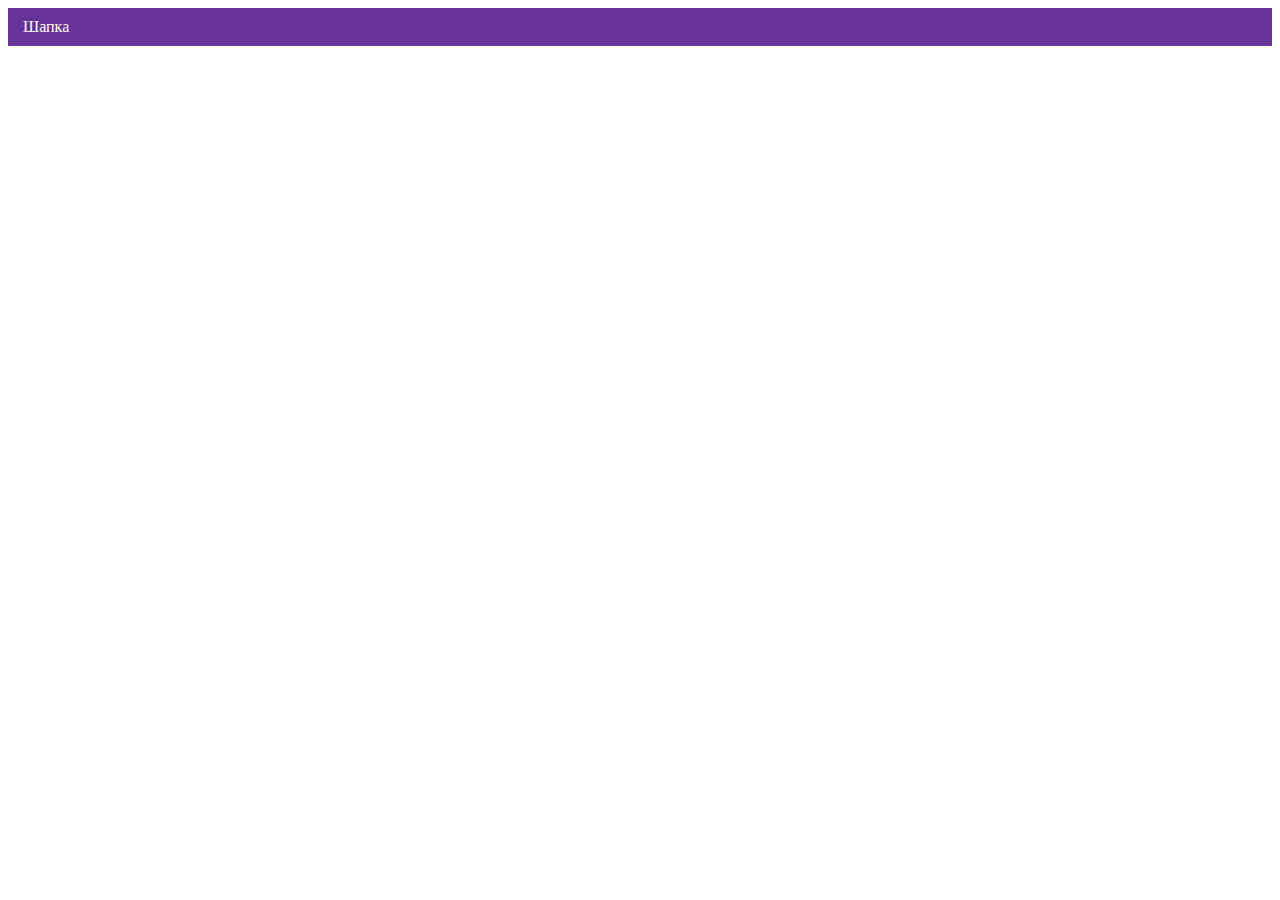
==== index.html @ 1d48218d "Deploying to gh-pages from @ htmlacademy-adaptive/2157855-cat-energy-32@e8c27ab3a9a1d9b0a675e86a2e1d" ====
<!DOCTYPE html><html class="page" lang="ru"><head><meta charset="UTF-8"><title>Название проекта</title><meta name="viewport" content="width=device-width,initial-scale=1"><link rel="stylesheet" href="styles/styles.css"><script src="scripts/index.js" defer="defer"></script></head><body class="page__body"><header class="header">Шапка</header></body></html>
---- styles/styles.css ----
.header{color:#fff;background-color:#639;padding:10px 15px}
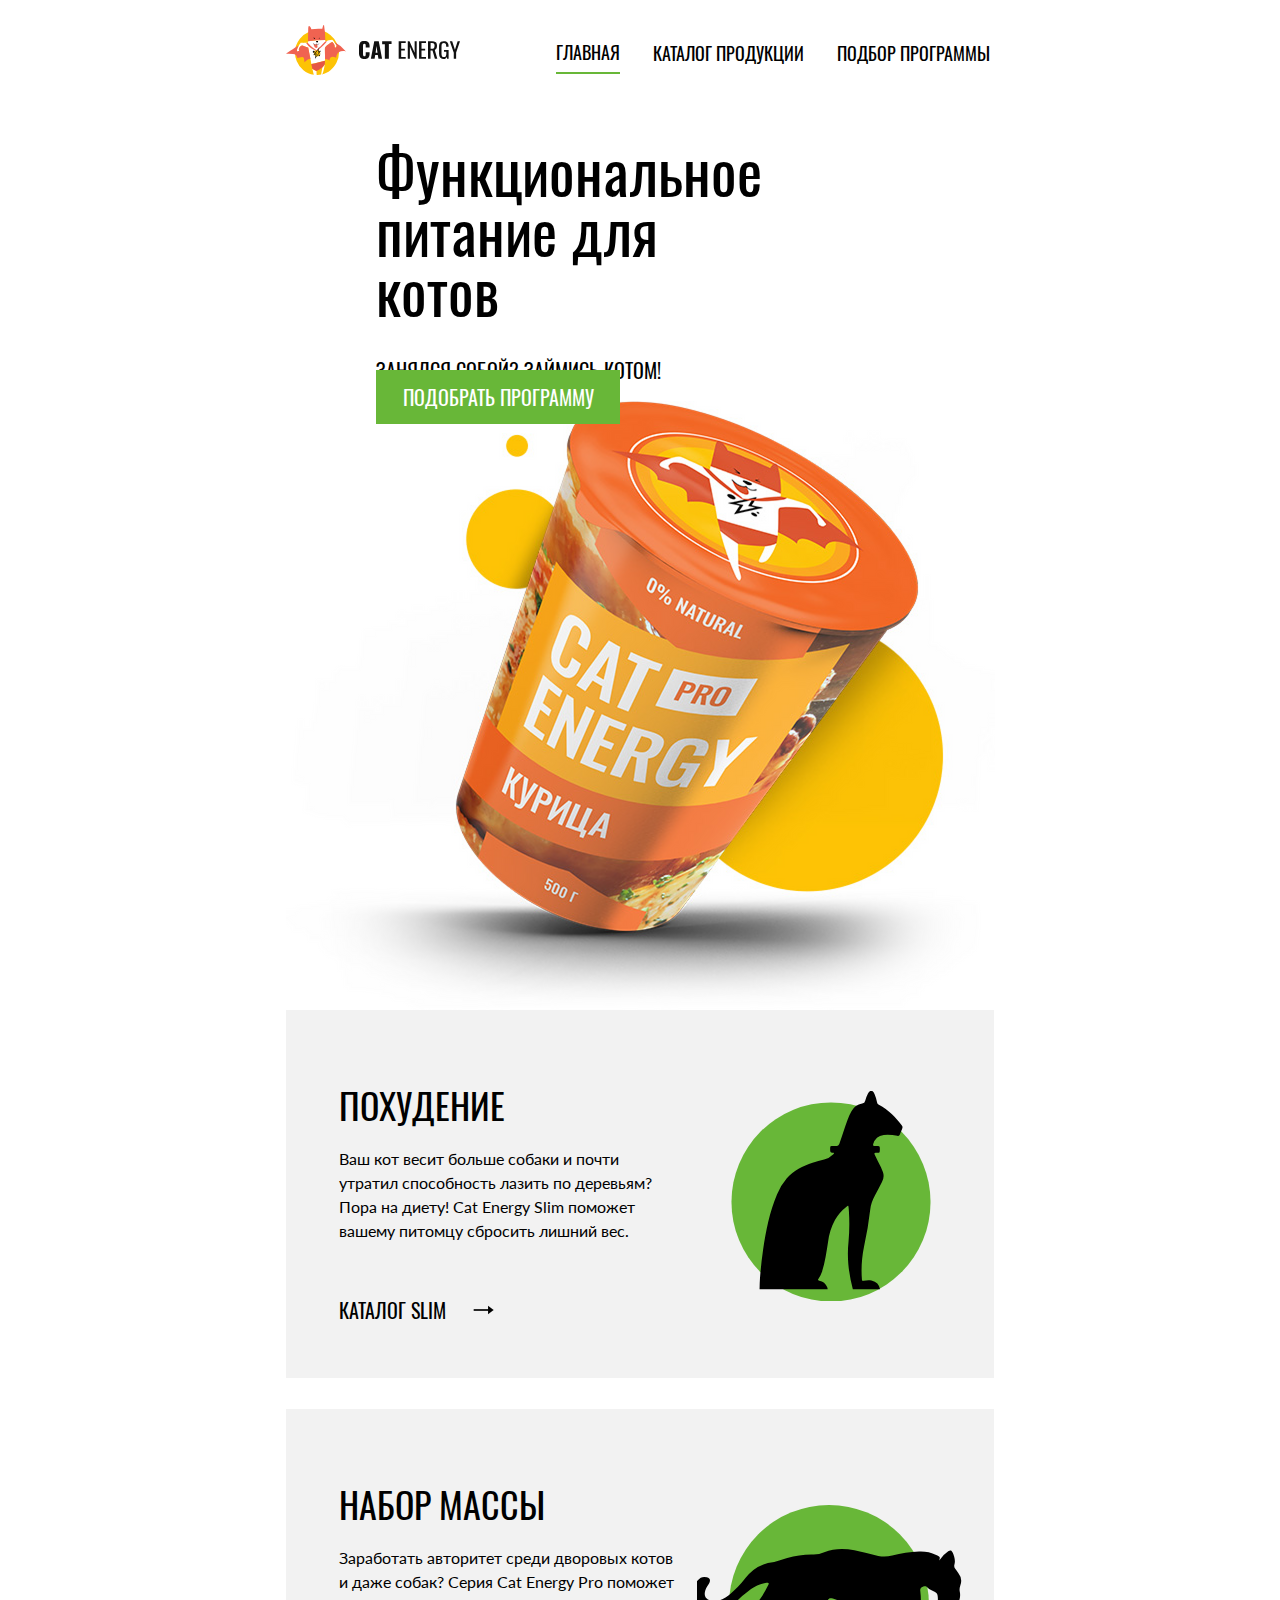
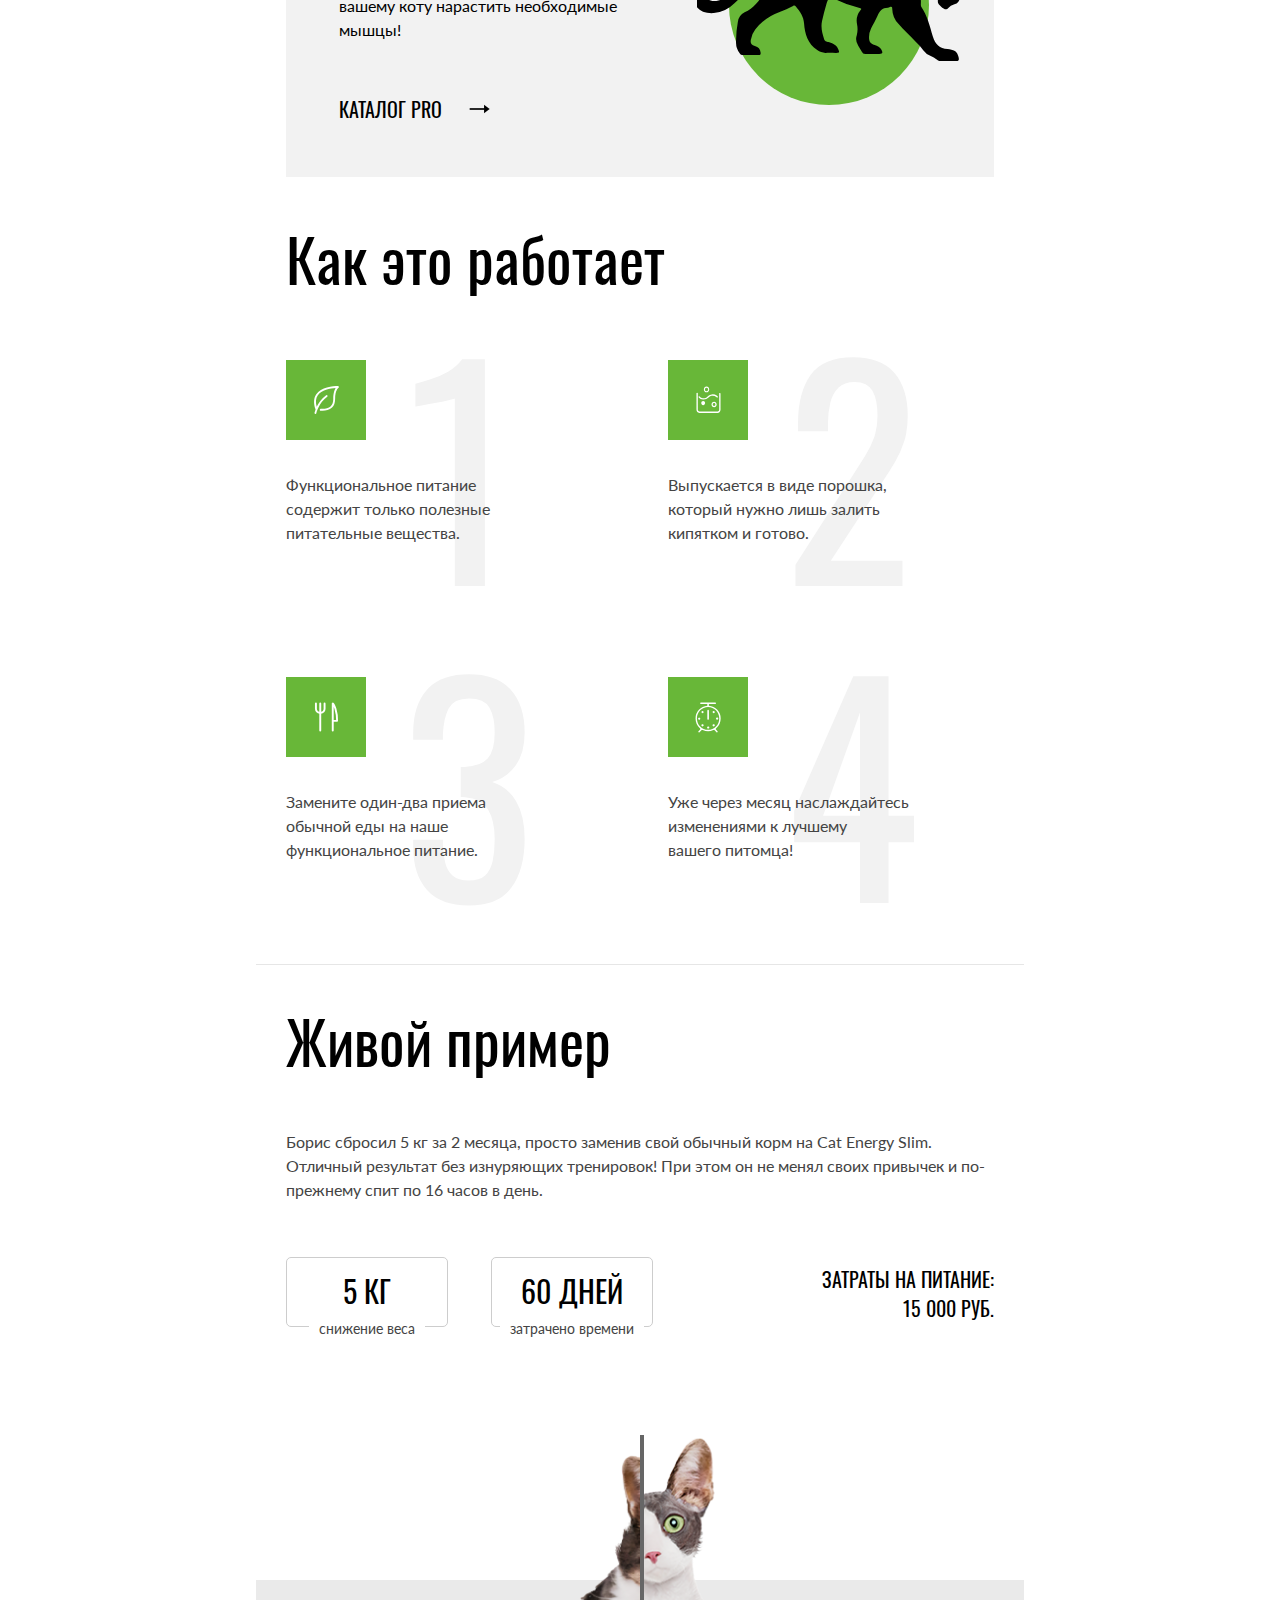
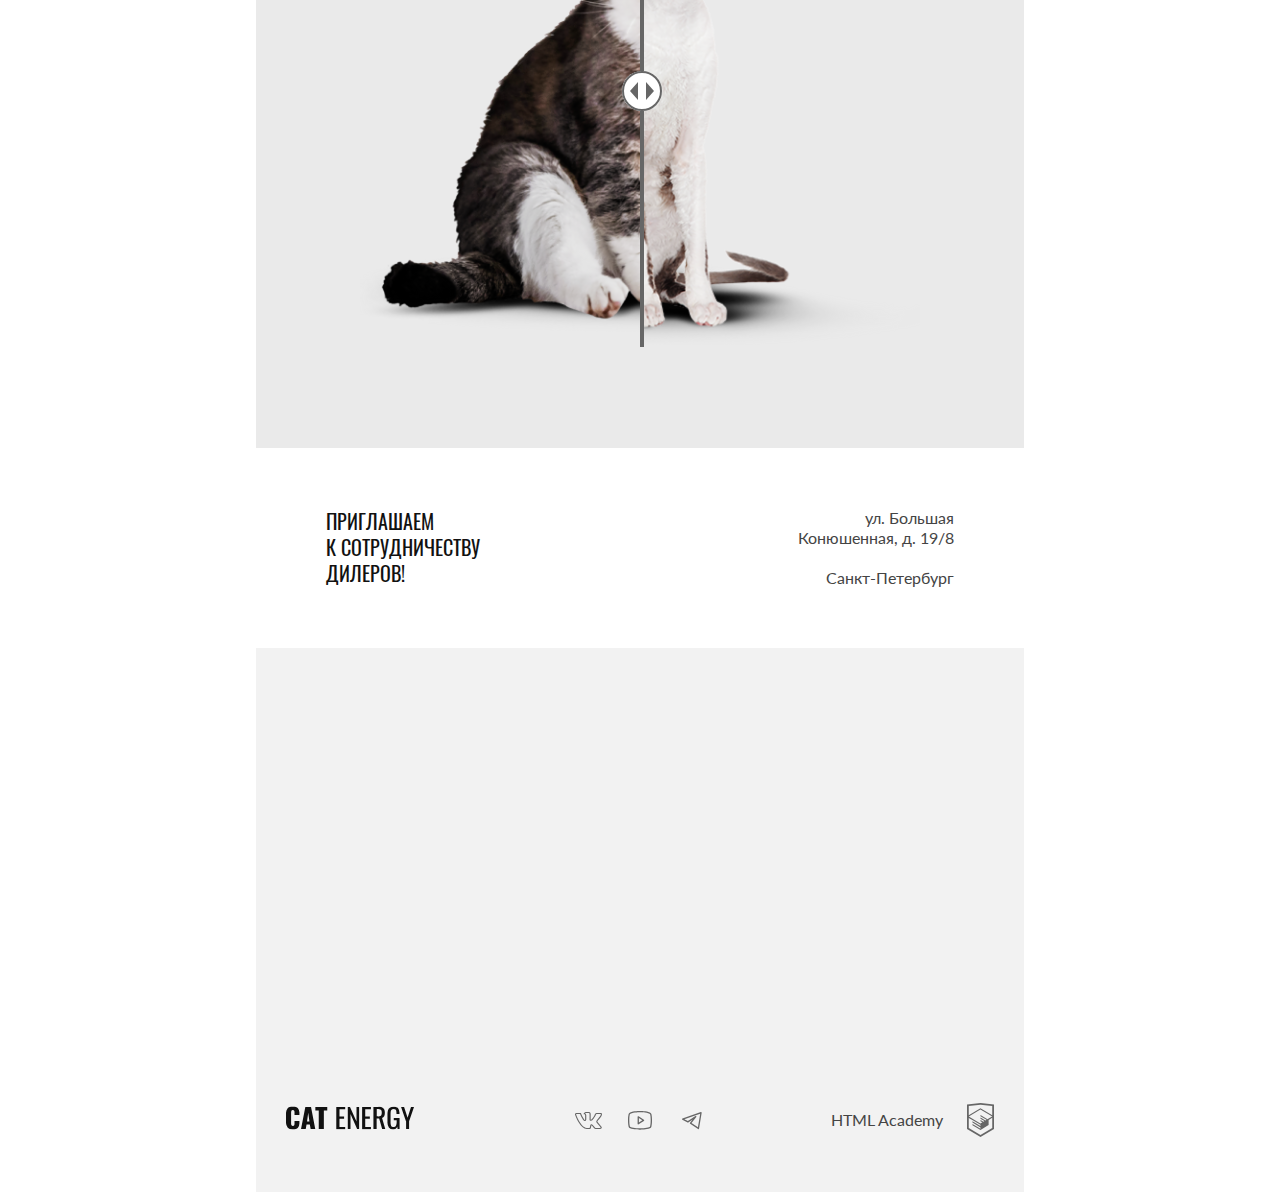
==== commit 30fcc782: "Deploying to gh-pages from @ htmlacademy-adaptive/2157855-cat-energy-32@75b31aa3259f3155377d1d5b4121" ====
--- a/index.html
+++ b/index.html
@@ -1 +1 @@
-<!DOCTYPE html><html class="page" lang="ru"><head><meta charset="UTF-8"><title>Название проекта</title><meta name="viewport" content="width=device-width,initial-scale=1"><link rel="stylesheet" href="styles/styles.css"><script src="scripts/index.js" defer="defer"></script></head><body class="page__body"><header class="header">Шапка</header></body></html>+<!DOCTYPE html><html class="page" lang="ru"><head><meta charset="UTF-8"><title>Главная - CAT ENERGY</title><meta name="viewport" content="width=device-width,initial-scale=1"><link rel="stylesheet" href="styles/styles.css"><link rel="icon" href="favicon.ico"><link rel="icon" href="favicons/icon.svg" type="image/svg+xml"><link rel="apple-touch-icon" href="favicons/apple.png"><link rel="manifest" href="manifest.webmanifest"><script src="scripts/index.js" defer="defer"></script></head><body class="page__body"><header class="header index-header"><div class="header__wrapper"><a class="header__logo" href="index.html"><picture><source width="70" height="59" type="image/svg+xml" media="(min-width: 1440px)" srcset="images/logo-desktop.svg"><source width="60" height="50" type="image/svg+xml" media="(min-width: 768px)" srcset="images/logo-tablet.svg"><img class="header__image" src="images/logo-mobile.svg" width="33" height="38" alt="Логотип Кэт энерджи"></picture></a><a class="header__logo-text" href="index.html"><picture><source width="118" height="21" type="image/svg+xml" media="(min-width: 1440px)" srcset="images/logo-text-desktop.svg"><img src="images/logo-text.svg" width="101" height="18" alt="Логотип с названием магазина Кэт энерджи"></picture></a></div><nav class="header__nav nav nav--closed"><button class="nav__toggle" type="button" aria-label="Открыть меню"></button><div class="nav__wrapper"><ul class="nav__list nav__list-index"><li class="nav__item nav__item--activity"><a class="nav__item-link" href="index.html">ГЛАВНАЯ</a></li><li class="nav__item"><a class="nav__item-link" href="catalog.html">КАТАЛОГ ПРОДУКЦИИ</a></li><li class="nav__item"><a class="nav__item-link" href="program.html">ПОДБОР ПРОГРАММЫ</a></li></ul></div></nav></header><main class="main-container"><h1 class="visually-hidden">Кэт энерджи - лучшее питание для котов</h1><section class="program"><h2 class="program__title">Функциональное питание для котов</h2><p class="program__slogan">ЗАНЯЛСЯ СОБОЙ? ЗАЙМИСЬ КОТОМ!</p><picture class="program__image"><source width="552" height="499" type="image/png" media="(min-width: 1440px)" srcset="images/index-can-desktop@1x.png, images/index-can-desktop@2x.png 2x"><source width="709" height="609" type="image/png" media="(min-width: 768px)" srcset="images/index-can-tablet@1x.png, images/index-can-tablet@2x.png 2x"><img src="images/index-can-mobile@1x.png" srcset="images/index-can-mobile@2x.png 2x" width="280" height="270" alt="Упаковка Кэт энерджи"></picture><a class="program__button button" href="catalog.html">ПОДОБРАТЬ ПРОГРАММУ</a></section><section class="add-catalog"><h2 class="visually-hidden">Какой каталог выбрать</h2><ul class="add-catalog__list"><li class="add-catalog__item add-catalog__item--lose"><h2 class="add-catalog__title">ПОХУДЕНИЕ</h2><p class="add-catalog__description">Ваш кот весит больше собаки и почти утратил способность лазить по деревьям? Пора на диету! Cat Energy Slim поможет вашему питомцу сбросить лишний вес.</p><a class="add-catalog__link" href="catalog.html">КАТАЛОГ SLIM</a></li><li class="add-catalog__item add-catalog__item--gain"><h2 class="add-catalog__title">Набор массы</h2><p class="add-catalog__description">Заработать авторитет среди дворовых котов и даже собак? Серия Cat Energy Pro поможет вашему коту нарастить необходимые мышцы!</p><a class="add-catalog__link" href="catalog.html">КАТАЛОГ PRO</a></li></ul></section><section class="work"><h2 class="work__title">Как это работает</h2><ul class="work__list"><li class="work__item work__item--1 work__item--leaf"><p class="work__description">Функциональное питание содержит только полезные питательные вещества.</p></li><li class="work__item work__item--botle"><p class="work__description">Выпускается в виде порошка, который нужно лишь залить кипятком и готово.</p></li><li class="work__item work__item--eat"><p class="work__description">Замените один-два приема обычной еды на наше функциональное питание.</p></li><li class="work__item work__item--time"><p class="work__description">Уже через месяц наслаждайтесь изменениями к лучшему<br>вашего питомца!</p></li></ul></section><section class="stats"><h2 class="stats__title">Живой пример</h2><p class="stats__description">Борис сбросил 5 кг за 2 месяца, просто заменив свой обычный корм на Cat Energy Slim. Отличный результат без изнуряющих тренировок! При этом он не менял своих привычек и по-прежнему спит по 16 часов в день.</p><dl class="stats__list"><div class="stats__item"><dt class="stats__example">снижение веса</dt><dd class="stats__text">5 КГ</dd></div><div class="stats__item"><dt class="stats__example">затрачено времени</dt><dd class="stats__text">60 ДНЕЙ</dd></div><div class="stats__item-cost"><dt class="stats__cost-example">ЗАТРАТЫ НА ПИТАНИЕ:</dt><dd class="stats__cost-text">15 000 РУБ.</dd></div></dl><div class="stats__difference slider"><div class="slider__picture slider__picture--before"><picture><source width="560" height="512" type="image/png" media="(min-width: 768px)" srcset="images/cat-before-tablet@1x.png, images/cat-before-tablet@2x.png 2x"><img src="images/cat-before-mobile@1x.png" srcset="images/cat-before-mobile@2x.png 2x" width="280" height="256" alt="Картинка толстого кота слева"></picture></div><div class="slider__picture slider__picture--after"><picture><source width="560" height="512" type="image/png" media="(min-width: 768px)" srcset="images/cat-after-tablet@1x.png, images/cat-after-tablet@2x.png 2x"><img src="images/cat-after-mobile@1x.png" srcset="images/cat-after-mobile@2x.png 2x" width="280" height="256" alt="Картинка худого кота справа"></picture></div><button class="slider__button" type="button" aria-label="Кнопка слайдера"></button></div></section></main><footer class="footer footer-index"><div class="footer__address address"><b class="address__title">ПРИГЛАШАЕМ<br>К СОТРУДНИЧЕСТВУ ДИЛЕРОВ!</b><p class="address__text">ул. Большая Конюшенная, д. 19/8<span class="address__contacts">Санкт-Петербург</span></p></div><iframe class="footer__map" src="https://www.google.com/maps/embed?pb=!1m18!1m12!1m3!1d1998.6037861610246!2d30.3230474!3d59.9387165!2m3!1f0!2f0!3f0!3m2!1i1024!2i768!4f13.1!3m3!1m2!1s0x4696310fca145cc1%3A0x42b32648d8238007!2z0JHQvtC70YzRiNCw0Y8g0JrQvtC90Y7RiNC10L3QvdCw0Y8g0YPQuy4sIDE5LzgsINCh0LDQvdC60YIt0J_QtdGC0LXRgNCx0YPRgNCzLCDQoNC-0YHRgdC40Y8sIDE5MTE4Ng!5e0!3m2!1sru!2sil!4v1725900545055!5m2!1sru!2sil" style="border:0;" loading="lazy" referrerpolicy="no-referrer-when-downgrade" allowfullscreen title="Офис компании по адресу набережная реки Карповки, 5, литера П, Санкт-Петербург"></iframe><div class="footer__logo-wrapper"><div class="footer__logo logo-text"><a class="logo-text__link" href="index.html"><img src="images/logo-text.svg" width="128" height="24" alt="Название магазина Кэт энерджи"></a></div><div class="footer__social social"><ul class="social__list"><li class="social__item"><a class="social__link social__link--vkontakte" href="https://vk.com/htmlacademy"><span class="visually-hidden">Мы в вконтакте</span></a></li><li class="social__item"><a class="social__link social__link--youtube" href="https://www.youtube.com/user/htmlacademyru"><span class="visually-hidden">Мы на ютубе</span></a></li><li class="social__item"><a class="social__link social__link--telegram" href="https://t.me/htmlacademy"><span class="visually-hidden">Мы в телеграме</span></a></li></ul></div><div class="footer__link"><a class="footer__copyright" href="https://htmlacademy.ru/intensive/adaptive">HTML Academy</a></div></div></footer></body></html>--- a/styles/styles.css
+++ b/styles/styles.css
@@ -1 +1 @@
-.header{color:#fff;background-color:#639;padding:10px 15px}+body{color:#444;margin:0;padding:0;font-family:Lato,sans-serif;font-size:14px;line-height:18px}a{text-decoration:none}@font-face{font-family:Lato;font-weight:400;font-style:normal;src:url(../fonts/lato/Lato-Regular.woff2)format("woff2");font-display:swap}@font-face{font-family:Oswald;font-weight:400;font-style:normal;src:url(../fonts/oswald/oswaldregular.woff2)format("woff2");font-display:swap}.visually-hidden{white-space:nowrap;-webkit-clip-path:inset(100%);clip-path:inset(100%);clip:rect(0 0 0 0);border:0;width:1px;height:1px;margin:-1px;padding:0;position:absolute;overflow:hidden}.button{text-align:center;color:#fff;cursor:pointer;background-color:#68b738;border:none;font-family:Oswald,sans-serif;font-size:16px;font-weight:400;line-height:20px;text-decoration:none;display:block}.button:hover,.button:focus-visible{color:#fff;background-color:#5eaa2f}.button:active{color:#ebebeb;background-color:#5eaa2f}.header{background-color:#fff;width:320px;margin:auto;position:relative}@media (width>=768px){.header{flex-direction:row;justify-content:space-between;align-items:center;width:708px;min-height:50px;margin:0 auto;padding:0;display:flex}}@media (width>=1440px){.header{background-color:#0000;width:1220px}}.header__wrapper{align-items:center;margin:13px 0 15px;padding:0;display:flex}@media (width>=768px){.header__wrapper{margin:25px 0 0}}@media (width>=1440px){.header__wrapper{margin:55px 0 0}.header__wrapper:before{content:"";z-index:-1;background-image:url(../images/index-background-desktop@2x.jpg);background-position:top;background-repeat:no-repeat;background-size:contain;width:720px;height:694px;margin:0 -110px;position:absolute;top:0;right:0}}.header__logo{width:33px;height:38px;margin:0 56px 0 20px}@media (width>=768px){.header__logo{width:60px;height:50px;margin:0}}@media (width>=1440px){.header__logo{width:70px;height:59px;margin:0 14px 0 0}}.header__image:hover{opacity:.8}.header__image:active{opacity:.6}.header__logo-text{width:101px;height:18px}@media (width>=768px){.header__logo-text{margin-left:13px;margin-right:auto}}@media (width>=1440px){.header__logo-text{width:118px;height:21px;margin:0}}.header__logo-text:hover{opacity:.8}.header__logo-text:active{opacity:.6}@media (width>=1440px){.header-catalog .header__wrapper:before{display:none}}.nav{color:#000;margin:0;padding:0;font-family:Oswald,sans-serif;font-size:20px;line-height:20px}.nav--closed .nav__toggle{z-index:2;background-color:#fff;background-image:url(../icons/stack.svg#logo-menu);background-repeat:no-repeat;background-size:contain;border:none;width:24px;height:24px;display:block;position:absolute;top:10px;right:20px}.nav--closed .nav__toggle:hover{opacity:.8}.nav--closed .nav__toggle:active{opacity:.6}@media (width>=768px){.nav--closed .nav__toggle{display:none}}.nav--opened .nav__toggle{z-index:2;background-color:#fff;background-image:url(../icons/stack.svg#logo_mobile_closed);background-repeat:no-repeat;background-size:contain;border:none;width:18px;height:18px;display:block;position:absolute;top:10px;right:20px}.nav--opened .nav__toggle:hover{opacity:.8}.nav--opened .nav__toggle:active{opacity:.6}@media (width>=768px){.nav--opened .nav__toggle{display:none}}.nav__wrapper{flex-wrap:wrap;margin:0;padding:0;list-style:none;display:block}.nav--opened .nav__list,.nav__list{flex-direction:column;align-items:center;margin:0;padding:0;list-style:none;display:flex}@media (width>=768px){.nav__list{flex-direction:row;justify-content:space-between;gap:33px;margin:0 auto;padding-top:39px;padding-right:4px;display:flex}}@media (width>=1440px){.nav__list{padding-top:72px;padding-right:1px}}.nav--opened .nav__item{text-align:center;border-top:1px solid #e6e6e6;width:320px;padding:22px 0 24px;list-style:none}@media (width>=768px){.nav__item{padding-bottom:8px}}.nav__item:hover{opacity:.6}.nav__item:active{opacity:.3}@media (width>=768px){.nav__list-index .nav__item--activity{border-bottom:2px solid #68b738}}@media (width>=1440px){.nav__list-index .nav__item--activity{border-bottom:2px solid #fff}}@media (width>=768px){.nav__list-catalog .nav__item--activity{border-bottom:2px solid #68b738}}.nav--opened .nav__item-link{color:#000}.nav__item-link{color:#000;transition:opacity .3s ease-in-out}@media (width>=768px){.nav__item-link{align-items:start;font-size:18px;line-height:24px}}@media (width>=1440px){.nav__item-link{color:#fff;font-size:20px;line-height:20px}}@media (width<=767px){.nav--closed .nav__list{display:none}}@media (width>=1440px){.nav__item-catalog .nav__item-link{color:#000}}.site-list__item{color:#000;font-family:Oswald,sans-serif;font-size:20px;line-height:20px}.program{position:relative}@media (width<=767px){.program{width:320px;margin:auto;padding:0}}@media (width>=768px){.program{width:768px;margin:auto}}@media (width>=1440px){.program{width:1440px;min-height:580px;margin:auto;padding:0}}.program:before{content:"";z-index:-2;background-image:url(../images/index-background-mobile@2x.jpg);background-position:top;background-repeat:no-repeat;background-size:contain;width:320px;height:302px;position:absolute;top:0}@media (width>=768px){.program:before{display:none}}.program__title{text-align:center;color:#fff;margin:0;padding-top:27px;font-family:Oswald,sans-serif;font-size:36px;font-weight:400;line-height:36px}@media (width>=768px){.program__title{color:#000;text-align:start;width:416px;margin-top:65px;margin-left:120px;padding-top:0;font-size:60px;line-height:60px}}@media (width>=1440px){.program__title{width:416px;margin:0;padding:110px 0 0 190px}}.program__slogan{text-align:center;color:#fff;width:200px;margin:25px auto 0;font-family:Oswald,sans-serif;font-size:14px;font-weight:400;line-height:14px}@media (width>=768px){.program__slogan{color:#000;text-align:start;width:285px;margin:40px 0 0 120px;font-size:20px;line-height:20px}}@media (width>=1440px){.program__slogan{margin-left:190px}}.program__image{margin:29px auto 0;padding-left:20px;display:block}@media (width>=768px) and (width<=1439px){.program__image{height:609px;margin:21px auto 0;padding-left:30px}}@media (width>=1440px){.program__image{z-index:-1;margin:0;position:absolute;top:29px;left:540px}}.program__button{color:#fff;width:280px;margin:auto;padding:10px 0}@media (width>=768px){.program__button{width:244px;padding:14px 0;font-size:20px;line-height:26px;position:absolute;top:230px;left:120px}}@media (width>=1440px){.program__button{margin-top:52px;margin-left:190px;position:static}}.add-catalog__list{flex-flow:column wrap;justify-content:center;gap:20px;width:280px;margin:auto;padding:19px 0;list-style:none;display:flex}@media (width>=768px){.add-catalog__list{gap:31px;width:708px;margin:auto;padding:0}}@media (width>=1440px){.add-catalog__list{flex-direction:row;gap:80px;width:1220px;margin:auto;padding:82px 0 0}}.add-catalog__item{background-color:#f2f2f2;grid-template-columns:70px 1fr;gap:23px 0;padding:23px 20px;display:grid}@media (width>=768px){.add-catalog__item{grid-template-rows:repeat(3,auto);grid-template-columns:1fr 240px;gap:24px 10px;padding:77px 63px 53px 53px}}@media (width>=1440px){.add-catalog__item{grid-template-columns:152px 1fr;gap:10px;max-width:466px;padding:47px 52px 55px}}.add-catalog__item:before{content:"";background-color:#f2f2f2;background-position:50%;background-repeat:no-repeat;background-size:contain;width:67px;height:50px}@media (width>=768px) and (width<=1439px){.add-catalog__item:before{grid-area:1/2/-1/3;justify-self:end}}.add-catalog__item--lose:before{background-image:url(../icons/stack.svg#cat-back);background-position:0;background-repeat:no-repeat;background-size:50px 53px}@media (width>=768px){.add-catalog__item--lose:before{background-size:200px 211px;width:200px;height:210px;margin-top:4px}}@media (width>=1440px){.add-catalog__item--lose:before{background-size:100px 106px;width:100px;height:106px;margin-top:-6px}}.add-catalog__item--gain:before{background-image:url(../icons/stack.svg#tiger-back);background-repeat:no-repeat;background-size:67px 50px;margin-left:-7px}@media (width>=768px){.add-catalog__item--gain:before{background-size:268px 200px;align-self:center;width:268px;height:200px;margin-left:0;margin-right:-34px}}@media (width>=1440px){.add-catalog__item--gain:before{background-size:134px 100px;width:134px;height:100px;margin-left:-15px;margin-right:0}}.add-catalog__title{color:#000;text-transform:uppercase;align-self:center;margin:0;font-family:Oswald,sans-serif;font-size:24px;font-weight:400;line-height:37px}@media (width>=768px){.add-catalog__title{font-size:36px;line-height:36px}}.add-catalog__description{color:#444;text-align:left;grid-column:1/-1;margin:0;font-size:14px;line-height:18px}@media (width>=768px){.add-catalog__description{color:#000;font-size:16px;line-height:24px}}@media (width>=1440px){.add-catalog__description{padding-top:30px}}@media (width>=768px) and (width<=1439px){.add-catalog__description{grid-area:unset}}.add-catalog__link{color:#000;grid-column:1/-1;align-items:center;gap:15px;padding-top:19px;font-family:Oswald,sans-serif;font-size:16px;line-height:16px;text-decoration:none;display:flex}@media (width>=768px){.add-catalog__link{color:#000;border:none;gap:25px;padding-top:28px;font-size:20px;line-height:1.5em}}@media (width>=768px) and (width<=1439px){.add-catalog__link{grid-area:unset;justify-self:start}}@media (width>=1440px){.add-catalog__link{padding-top:15px}}.add-catalog__link:hover{opacity:.7}.add-catalog__link:active{opacity:.3}.add-catalog__link:after{content:"";background-color:#f2f2f2;background-image:url(../icons/stack.svg#arrow);background-position:50%;background-repeat:no-repeat;background-size:contain;width:32px;height:10px;display:block}.work{flex-direction:column;justify-content:center;margin:0;padding:0 0 49px;display:flex}@media (width>=768px){.work{width:708px;margin:auto;padding:51px 0 47px}}@media (width>=1440px){.work{justify-content:start;width:1220px;padding:75px 0 0}}.work__title{color:#000;width:280px;margin:auto;padding:0;font-family:Oswald,sans-serif;font-size:36px;font-weight:400;line-height:40px}@media (width>=768px){.work__title{width:708px;margin:auto;font-size:60px;line-height:60px}}@media (width>=1440px){.work__title{width:1220px;margin:auto}}.work__list{flex-direction:column;gap:20px;margin:40px auto 0;padding:0;list-style:none;display:flex}@media (width>=768px){.work__list{counter-reset:work;flex-flow:wrap;justify-content:space-between;gap:37px;margin:32px auto 0;padding-right:76px}}@media (width>=1440px){.work__list{flex-flow:row;justify-content:space-between;margin:32px -4px 0 0;padding:0}}.work__item{flex-direction:row;justify-content:space-between;gap:20px;min-height:60px;display:flex;position:relative}@media (width>=768px){.work__item{counter-increment:work;flex-direction:column;justify-content:start;gap:31px;width:250px;min-height:280px}.work__item--1{width:227px}}@media (width>=1440px){.work__item--1{margin-right:20px}}.work__item:before{content:"";background-color:#68b738;background-position:50%;background-size:contain;width:60px;height:60px;display:block}@media (width>=768px){.work__item:before{width:80px;height:80px;margin-top:40px}.work__item:after{content:counter(work);z-index:-1;text-align:right;color:#f2f2f2;width:136px;height:280px;font-family:Oswald,Arial,sans-serif;font-size:280px;line-height:280px;position:absolute;top:0;right:0}}.work__item--leaf:before{background-image:url(../icons/stack.svg#icon-leaf);background-repeat:no-repeat;background-size:30px 32px}.work__item--botle:before{background-image:url(../icons/stack.svg#icon-botle);background-repeat:no-repeat;background-size:25px 28px}.work__item--eat:before{background-image:url(../icons/stack.svg#icon-eat);background-repeat:no-repeat;background-size:25px 30px}.work__item--time:before{background-image:url(../icons/stack.svg#icon-time);background-repeat:no-repeat;background-size:26px 31px}.work__description{width:200px;margin:2px 0 0}@media (width>=768px){.work__description{width:245px;font-size:16px;line-height:24px}}@media (width<=767px){.work__description br{display:none}}.stats{background-color:#eaeaea;grid-template-columns:1fr 280px 1fr;width:320px;margin:auto;padding:25px 0 40px;display:grid}@media (width>=768px){.stats{background:linear-gradient(#fff 615px,#eaeaea 615px);border-top:1px solid #e6e6e6;grid-template-columns:1fr 708px 1fr;width:768px;padding:45px 0 101px}}@media (width>=1440px){.stats{background:linear-gradient(#fff 205px,#f2f2f2 205px);border-top:none;grid-template-rows:repeat(3,auto);grid-template-columns:110px 433px 787px 110px;width:1440px;padding-top:69px;padding-bottom:50px}}.stats__title{color:#000;grid-area:1/2/2/3;margin:0;padding-bottom:40px;font-family:Oswald,sans-serif;font-size:36px;font-weight:400;line-height:40px}@media (width>=768px){.stats__title{padding-bottom:60px;font-size:60px;line-height:60px}}@media (width>=1440px){.stats__title{margin:0;padding-top:0;padding-bottom:76px}}.stats__description{grid-column:2/3;margin:0;padding-bottom:20px;font-size:14px;line-height:18px}@media (width>=768px){.stats__description{padding-bottom:55px;font-size:16px;line-height:24px}}@media (width>=1440px){.stats__description{padding-top:70px;padding-bottom:70px}}.stats__list{flex-wrap:wrap;grid-column:2/3;justify-content:center;gap:19px 32px;margin:0;padding-bottom:19px;display:flex}@media (width>=768px){.stats__list{justify-content:start;gap:43px;padding-bottom:100px}}@media (width>=1440px){.stats__list{gap:54px 43px;padding-bottom:25px}}.stats__item{flex-direction:column;flex-basis:124px;display:flex}@media (width>=768px){.stats__item{flex-basis:162px}}.stats__example{text-align:center;color:#444;text-transform:lowercase;background-color:#eaeaea;order:2;align-self:center;margin:-9px 19px 0;padding:0 10px;font-size:12px;line-height:12px;display:block}@media (width>=768px){.stats__example{background-color:#fff;margin:-4px 8px 0;font-size:14px}}@media (width>=1440px){.stats__example{background-color:#f2f2f2}}.stats__text{text-align:center;text-transform:uppercase;color:#000;border:1px solid #cdcdcd;border-radius:5px;margin:0;padding:14px 14px 16px;font-family:Oswald,sans-serif;font-size:24px;line-height:24px}@media (width>=768px){.stats__text{padding:14px 14px 17px;font-size:30px;line-height:37px}}.stats__item-cost{text-transform:uppercase;color:#000;flex-wrap:wrap;justify-content:center;gap:4px;width:100%;font-family:Oswald,sans-serif;font-size:14px;font-weight:400;line-height:20px;display:flex}@media (width>=768px) and (width<=1439px){.stats__item-cost{text-align:right;flex-direction:column;flex-basis:290px;gap:9px;width:auto;margin-bottom:5px;margin-left:auto;font-size:20px}}@media (width>=1440px){.stats__item-cost{gap:64px;width:auto;font-size:20px}}.stats__cost-text{margin:0}@media (width>=1440px){.stats__cost-example{margin-left:0}}.stats__difference{grid-column:2/3;justify-self:center}@media (width>=1440px){.stats__difference{grid-area:1/3/-1/4;justify-self:right}}.slider{position:relative}.slider__picture--before{z-index:1;background-color:#eaeaea;width:50%;height:100%;position:absolute;inset:0;overflow:hidden}@media (width>=768px){.slider__picture--before{background:linear-gradient(#fff 145px,#eaeaea 145px)}}@media (width>=1440px){.slider__picture--before{background:linear-gradient(#fff 136px,#f2f2f2 136px)}}.slider__picture--after{background-color:#eaeaea;height:256px;position:relative}@media (width>=768px){.slider__picture--after{background:linear-gradient(#fff 145px,#eaeaea 145px);height:512px}}@media (width>=1440px){.slider__picture--after{background:linear-gradient(#fff 136px,#f2f2f2 136px)}}.slider__picture img{max-width:none}.slider__button{z-index:2;cursor:pointer;background-color:#666;border:none;width:4px;height:100%;padding:0;text-decoration:none;transition:background-color .3s ease-in-out;position:absolute;top:0;left:50%}@media (width>=1440px){.slider__button{height:512px}}.slider__button:hover,.slider__button:focus-visible{background-color:#68b738}.slider__button:active{background-color:#5eaa2f}.slider__button:before{content:"";cursor:pointer;background-color:#fff;border-radius:100vh;width:40px;height:40px;margin:auto 0;position:absolute;top:0;bottom:0;left:-18px}.slider__button:after{content:"";cursor:pointer;background-color:#666;width:40px;height:40px;margin:auto 0;transition:background-color .3s ease-in-out;position:absolute;top:0;bottom:0;left:-18px;-webkit-mask-image:url(../icons/stack.svg#slider);mask-image:url(../icons/stack.svg#slider);-webkit-mask-position:50%;mask-position:50%;-webkit-mask-repeat:no-repeat;mask-repeat:no-repeat}.slider__button:hover:after,.slider__button:focus-visible:after{background-color:#68b738}.slider__button:active:after{background-color:#5eaa2f}.footer{background-color:#f2f2f2;flex-direction:column;width:320px;margin:auto;padding:0;display:flex}@media (width>=768px){.footer{width:768px}}@media (width>=1440px){.footer{width:1440px}}.footer__address{width:280px;margin:auto;padding:26px 20px;display:flex}@media (width>=768px){.footer__address{justify-content:space-between;width:628px;margin:auto;padding:60px 70px}}@media (width>=1440px){.footer__address{width:407px;margin-top:95px;margin-left:110px;padding:60px 78px;position:absolute}}@media (width<=1439px){.footer-catalog .footer__address{background-color:#f2f2f2}}.address__text{width:140px;margin:0}@media (width>=768px){.address__text{text-align:right}}@media (width>=1440px){.address__text{text-align:left}}.address__title{text-align:left;width:140px}.footer__map{background-color:#f2f2f2;width:320px;min-width:100%;height:362px;margin:auto}@media (width>=768px){.footer__map{width:768px;min-height:400px;margin:auto}}@media (width>=1440px){.footer__map{width:1440px;margin:auto}}.footer iframe{border:none;display:block}.footer__logo-wrapper{background-color:#f2f2f2;width:320px;margin:auto}@media (width>=768px){.footer__logo-wrapper{flex-direction:row;align-items:center;width:708px;margin:auto;padding:55px 30px;display:flex}}@media (width>=1440px){.footer__logo-wrapper{width:1220px;margin:auto;padding:68px 0}}.footer__logo{text-align:center;background-color:#f2f2f2;border-bottom:1px solid #d9d9d9;margin:0 20px;padding:40px 0 16px}@media (width>=768px){.footer__logo{border-bottom:none;margin-left:0;margin-right:160px;padding:0}}@media (width>=1440px){.footer__logo{margin-right:416px}}.footer__logo:hover,.footer__logo:focus-visible{opacity:.7}.footer__logo:active{opacity:.3}.footer__social{background-color:#f2f2f2;padding:0 20px}@media (width>=768px){.footer__social{margin:0;padding:0 120px 0 0}}@media (width>=1440px){.footer__social{padding:0}}.social__list{border-bottom:1px solid #d9d9d9;justify-content:space-between;margin:0;padding:20px 74px;display:flex}@media (width>=768px){.social__list{border-bottom:none;width:132px;padding:0}}@media (width>=1440px){.social__list{margin-right:376px}}.footer__link{margin:0;padding:19px 20px 40px}@media (width>=768px){.footer__link{width:168px;padding:0}}.footer__link:hover,.footer__link:focus-visible{opacity:.7}.footer__link:active{opacity:.3}.footer__copyright{color:#444;justify-content:space-between;align-items:center;font-size:16px;line-height:20px;display:flex}@media (width>=768px){.footer__copyright{padding-left:5px}}.footer__copyright:after{content:"";background-image:url(../icons/stack.svg#htmlacademy);background-position:50%;background-repeat:no-repeat;background-size:contain;width:27px;height:34px;display:block}.address{background-color:#fff}.address--grey{background-color:#f2f2f2}.address__title{color:#111;width:140px;font-family:Oswald,sans-serif;font-size:16px;font-weight:400;line-height:20px}@media (width>=768px){.address__title{width:163px;font-size:20px;line-height:26px}}.address__text{font-size:14px;line-height:20px}@media (width>=768px){.address__text{width:157px;font-size:16px}}.address__contacts{display:inline-block}@media (width>=768px){.address__contacts{margin-top:20px}}.social__item{list-style-type:none}.social__item:hover,.social__item:focus-visible{opacity:.7}.social__item:active{opacity:.3}.social__link:before{content:"";background-position:50%;background-size:contain;width:28px;height:22px;display:block}.social__link--vkontakte:before{background-image:url(../icons/stack.svg#vkontakte);background-repeat:no-repeat;background-size:contain}.social__link--youtube:before{background-image:url(../icons/stack.svg#youtube);background-repeat:no-repeat;background-size:contain}.social__link--telegram:before{background-image:url(../icons/stack.svg#telegram);background-repeat:no-repeat;background-size:contain}.catalog__title{color:#000;width:280px;margin:auto;padding:27px 0 41px;font-family:Oswald,sans-serif;font-size:36px;font-weight:400;line-height:36px}@media (width>=768px){.catalog__title{width:708px;margin:auto;padding:62px 0 84px;font-size:60px;line-height:60px}}@media (width>=1440px){.catalog__title{width:1220px;margin:auto;padding:74px 0 85px}}.catalog__list{flex-wrap:wrap;margin:0;padding:0;list-style:none;display:flex}@media (width>=768px){.catalog__list{gap:60px;max-width:708px;margin-inline:auto}}@media (width>=1440px){.catalog__list{gap:64px 82px;max-width:1220px}}.catalog__item{border-top:1px solid #ebebeb;justify-content:center;width:100%;display:flex}@media (width>=768px){.catalog__item{width:unset;background:linear-gradient(#fff 15%,#f2f2f2 15%);border:none}}.catalog__item:last-of-type{border-bottom:1px solid #ebebeb}.card{grid-template-rows:repeat(3,auto);grid-template-columns:140px 1fr;width:280px;padding:19px 0 26px;display:grid}@media (width>=768px){.card{grid-template-rows:auto 1fr auto;grid-template-columns:1fr;gap:16px;width:250px;padding:0 37px 40px}}@media (width>=1440px){.card{grid-template-rows:auto auto 1fr auto;gap:0;width:169px}}.card--all{background:#fff;flex-direction:column;display:flex}@media (width>=768px){.card--all{border:2px solid #f2f2f2;margin-top:81px;padding:0 35px 38px}}.card--all:before{content:"";background-image:url(../icons/stack.svg#plus);background-position:50%;background-repeat:no-repeat;background-size:contain;place-self:center;width:30px;height:30px;margin-top:3px;margin-bottom:24px;display:block}@media (width>=768px){.card--all:before{width:60px;height:60px;margin-top:50px;margin-bottom:30px}}@media (width>=1440px){.card--all:before{margin-bottom:37px}}.card__link-image{grid-row:1/-2;place-self:center}@media (width>=768px){.card__link-image{grid-row:unset}}.card__image{object-fit:contain;object-position:center;height:100px}@media (width>=768px){.card__image{height:225px}}.card__link-title{width:90px;text-decoration:none;transition:opacity .5s}@media (width>=768px){.card__link-title{justify-self:center;width:150px}}.card__link-title:hover{opacity:.6}.card__link-title:active{opacity:.3}.card__title{color:#222;text-transform:uppercase;margin:0 0 14px;font-family:Oswald,sans-serif;font-size:16px;font-weight:400;line-height:20px}@media (width>=768px){.card__title{text-align:center;margin-bottom:0;font-size:20px;line-height:24px}}@media (width>=1440px){.card__title{margin-top:2px}}.card__title--all{text-align:center;color:#111;margin-bottom:0;font-family:Oswald,sans-serif;font-size:16px;line-height:20px}@media (width>=768px) and (width<=1439px){.card__title--all{width:134px;margin:0 auto;padding-inline:35px;font-size:20px;line-height:24px}}@media (width>=1440px){.card__title--all{margin-bottom:20px;font-size:20px;line-height:24px}}.card__list{text-align:center;margin:0;padding-bottom:4px;font-size:12px;line-height:16px}@media (width>=768px){.card__list{flex-grow:1;font-size:16px;line-height:18px}}@media (width>=1440px){.card__list{margin-top:21px}}.card__item{justify-content:space-between;display:flex}@media (width>=768px){.card__item{border-bottom:1px solid #cdcdcd;padding:5px 0}}.card__food{text-align:left}@media (width>=768px){.card__food{line-height:20px}}.card__description{text-align:right;margin:0}@media (width>=768px){.card__description{line-height:20px}}.card__description--all{text-align:center;margin-top:8px;font-size:12px;line-height:16px}@media (width>=768px){.card__description--all{margin-top:7px;padding-inline:35px;font-size:16px;line-height:18px}}@media (width>=1440px){.card__description--all{margin-top:6px;padding:0}}.card__button{grid-area:-2/1/-1/-1;margin-top:17px;padding:10px 0}@media (width>=768px){.card__button{grid-row:unset;grid-column:unset;margin-top:10px;font-size:16px;line-height:20px}}@media (width>=1440px){.card__button{margin-top:32px}}.card__button--show{color:#444;background-color:#f2f2f2;margin-top:21px}@media (width>=768px){.card__button--show{margin-top:69px}}@media (width>=1440px){.card__button--show{margin-top:90px}}.card__button--show:hover,.card__button--show:focus-visible{color:#444;background-color:#ebebeb}.card__button--show:active{color:#222;background-color:#ebebeb}.more-catalog{width:280px;margin:auto;position:relative}@media (width>=768px) and (width<=1439px){.more-catalog{width:708px;margin:auto;padding:40px 0 0}}@media (width>=1440px){.more-catalog{width:1220px;margin:68px auto}}.more-catalog:before{content:"";z-index:-1;background-color:#68b738;height:2px;margin:0 -20px 0 0;position:absolute;top:12px;left:0;right:0}@media (width>=768px) and (width<=1439px){.more-catalog:before{margin:0 -30px;top:90px}}@media (width>=1440px){.more-catalog:before{margin:6px -110px 0}}.more-catalog__title{z-index:1;background-color:#fff;width:266px;margin:25px 0 36px;padding:0}@media (width>=768px){.more-catalog__title{width:411px;margin-top:35px;margin-bottom:80px;padding-left:40px}}@media (width>=1440px){.more-catalog__title{width:416px;margin-top:0;margin-left:-40px}}.more-catalog__text{color:#000;margin:0;padding:0;font-family:Oswald,sans-serif;font-size:24px;line-height:24px}@media (width>=768px){.more-catalog__text{font-size:32px;line-height:32px}}@media (width>=1440px){.more-catalog__text{font-size:40px;line-height:40px}}.more-catalog__wrapper{flex-direction:column;gap:35px;display:flex}@media (width>=768px){.more-catalog__wrapper{gap:70px}}@media (width>=1440px){.more-catalog__wrapper{flex-flow:wrap;gap:80px;width:1220px}}.more-catalog__list{margin:0;padding:0;list-style-type:none}@media (width>=1440px){.more-catalog__list{flex-direction:column;flex-grow:1;flex-basis:895px;display:flex}}.more-catalog__item{border-top:1px solid #cdcdcd;padding:12px 0 18px}@media (width>=768px){.more-catalog__item{padding:25px 38px 28px}}@media (width>=768px) and (width<=1439px){.more-catalog__item{border:1px solid #cdcdcd;border-bottom:none}}@media (width>=1440px){.more-catalog__item{padding:15px 0 16px}}.more-catalog__item:last-of-type{border-bottom:1px solid #cdcdcd}.more-catalog__promotion{background-color:#68b738;background-image:url(../images/catalog-background-mobile@2x.jpg);background-position:50%;background-repeat:no-repeat;background-size:cover;width:100%;min-height:290px}@media (width>=768px){.more-catalog__promotion{background-image:url(../images/catalog-background-tablet@2x.jpg);min-height:200px}}@media (width>=1440px){.more-catalog__promotion{background-image:url(../images/catalog-background-desktop@2x.png);flex-shrink:1;width:245px;min-height:288px}}.more-catalog__description{text-align:center;color:#fff;margin:0;padding:42px;font-size:16px;font-weight:400;line-height:20px}@media (width>=768px) and (width<=1439px){.more-catalog__description{text-align:left;justify-content:space-between;align-items:center;height:100%;padding:56px 125px 56px 78px;display:flex}}.more-catalog__description:before{content:"";background-color:#0000;background-image:url(../icons/stack.svg#icon-gift);background-position:50%;background-repeat:no-repeat;background-size:contain;width:78px;height:80px;margin:15px auto 48px;display:block}@media (width>=768px) and (width<=1439px){.more-catalog__description:before{margin:0}}.more-card{grid-template-areas:"title title""count price""button button";align-items:center;gap:14px 15px;display:grid}@media (width>=768px) and (width<=1439px){.more-card{grid-template-columns:auto auto 68px;grid-template-areas:"title count price""button button button";gap:25px;width:632px;margin:auto}}@media (width>=1440px){.more-card{grid-template-columns:285px 1fr minmax(42px,auto) 244px;grid-template-areas:"title count price button";gap:40px}}.more-card__title{text-align:start;color:#222;text-transform:uppercase;grid-area:title;margin:0;font-family:Oswald,sans-serif;font-size:16px;font-weight:400;line-height:16px}@media (width>=768px){.more-card__title{font-size:20px}}.more-card__amount{grid-area:count;margin:0;font-size:14px;font-weight:400;line-height:14px}@media (width>=768px){.more-card__amount{text-align:right;font-size:16px;line-height:20px}}@media (width>=1440px){.more-card__amount{text-align:left}}.more-card__price{text-align:right;grid-area:price;margin:0;font-size:14px;font-weight:400;line-height:1px}@media (width>=768px){.more-card__price{padding-right:4px;font-size:16px;line-height:20px}}@media (width>=1440px){.more-card__price{text-align:left}}.more-card__button{grid-area:button;padding:10px 0}@media (width>=768px){.more-card__button{font-size:16px;line-height:20px}}.email-form{width:280px;margin:auto;padding-bottom:40px;position:relative}@media (width>=768px){.email-form{width:708px;margin:77px auto 80px;padding-bottom:0}}@media (width>=1440px){.email-form{width:1220px;margin:96px auto 104px}}.email-form:before{content:"";z-index:-1;background-color:#68b738;height:2px;margin:0 -20px 0 0;position:absolute;top:12px;left:0;right:0}@media (width>=768px) and (width<=1439px){.email-form:before{margin:0 -30px;top:14px}}@media (width>=1440px){.email-form:before{margin:0 -110px;top:20px}}.email-form__title{color:#000;z-index:1;background-color:#fff;width:192px;margin-top:40px}@media (width>=768px){.email-form__title{width:242px;margin-top:14px;padding-left:40px}}@media (width>=1440px){.email-form__title{width:293px;margin-top:0;margin-left:-40px}}.email-form__text{margin:0;padding:0;font-family:Oswald,sans-serif;font-size:24px;font-weight:400;line-height:24px}@media (width>=768px){.email-form__text{font-size:32px;line-height:32px}}@media (width>=1440px){.email-form__text{font-size:40px;line-height:40px}}.email-form__description{text-align:center;color:#000;margin:auto;padding:32px 0 24px;font-family:Oswald,sans-serif;font-size:16px;font-weight:400;line-height:24px}@media (width>=768px) and (width<=1439px){.email-form__description{text-align:center;width:632px;margin:auto;padding:66px 0 22px;font-size:24px;line-height:32px}}@media (width>=1440px){.email-form__description{padding:72px 0 24px;font-size:24px;line-height:32px}}.email-form__field{flex-flow:column wrap;justify-content:center;gap:16px 0;display:flex}@media (width>=768px){.email-form__field{flex-direction:row}}.email-form__input{padding:12px;font-family:Oswald,sans-serif;font-size:20px;font-weight:400;line-height:20px}@media (width>=768px){.email-form__input{min-width:356px;padding:13px 11px}}@media (width>=1440px){.email-form__input{min-width:470px;padding:1px 13px}}.email-form__button{padding-top:15px;padding-bottom:15px;font-size:20px;line-height:26px}@media (width>=768px){.email-form__button{min-width:250px;padding:15px 70px}}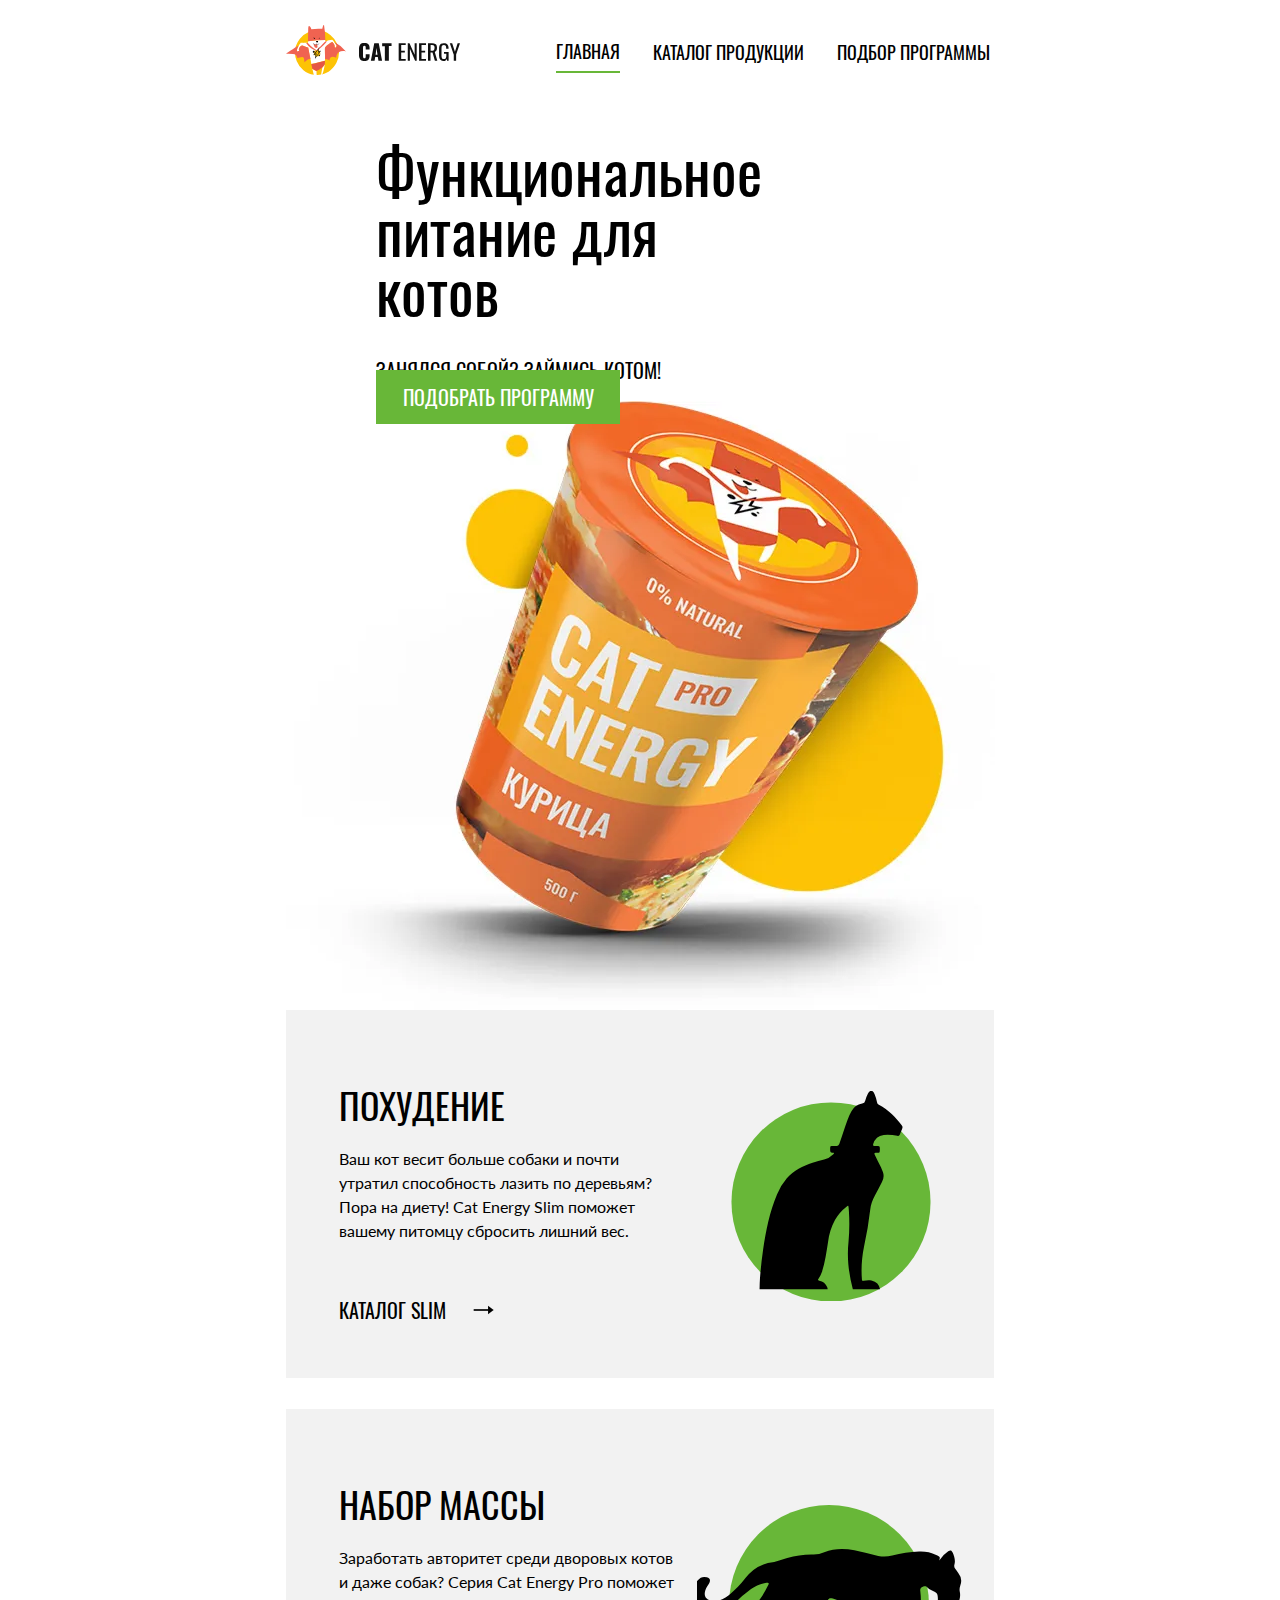
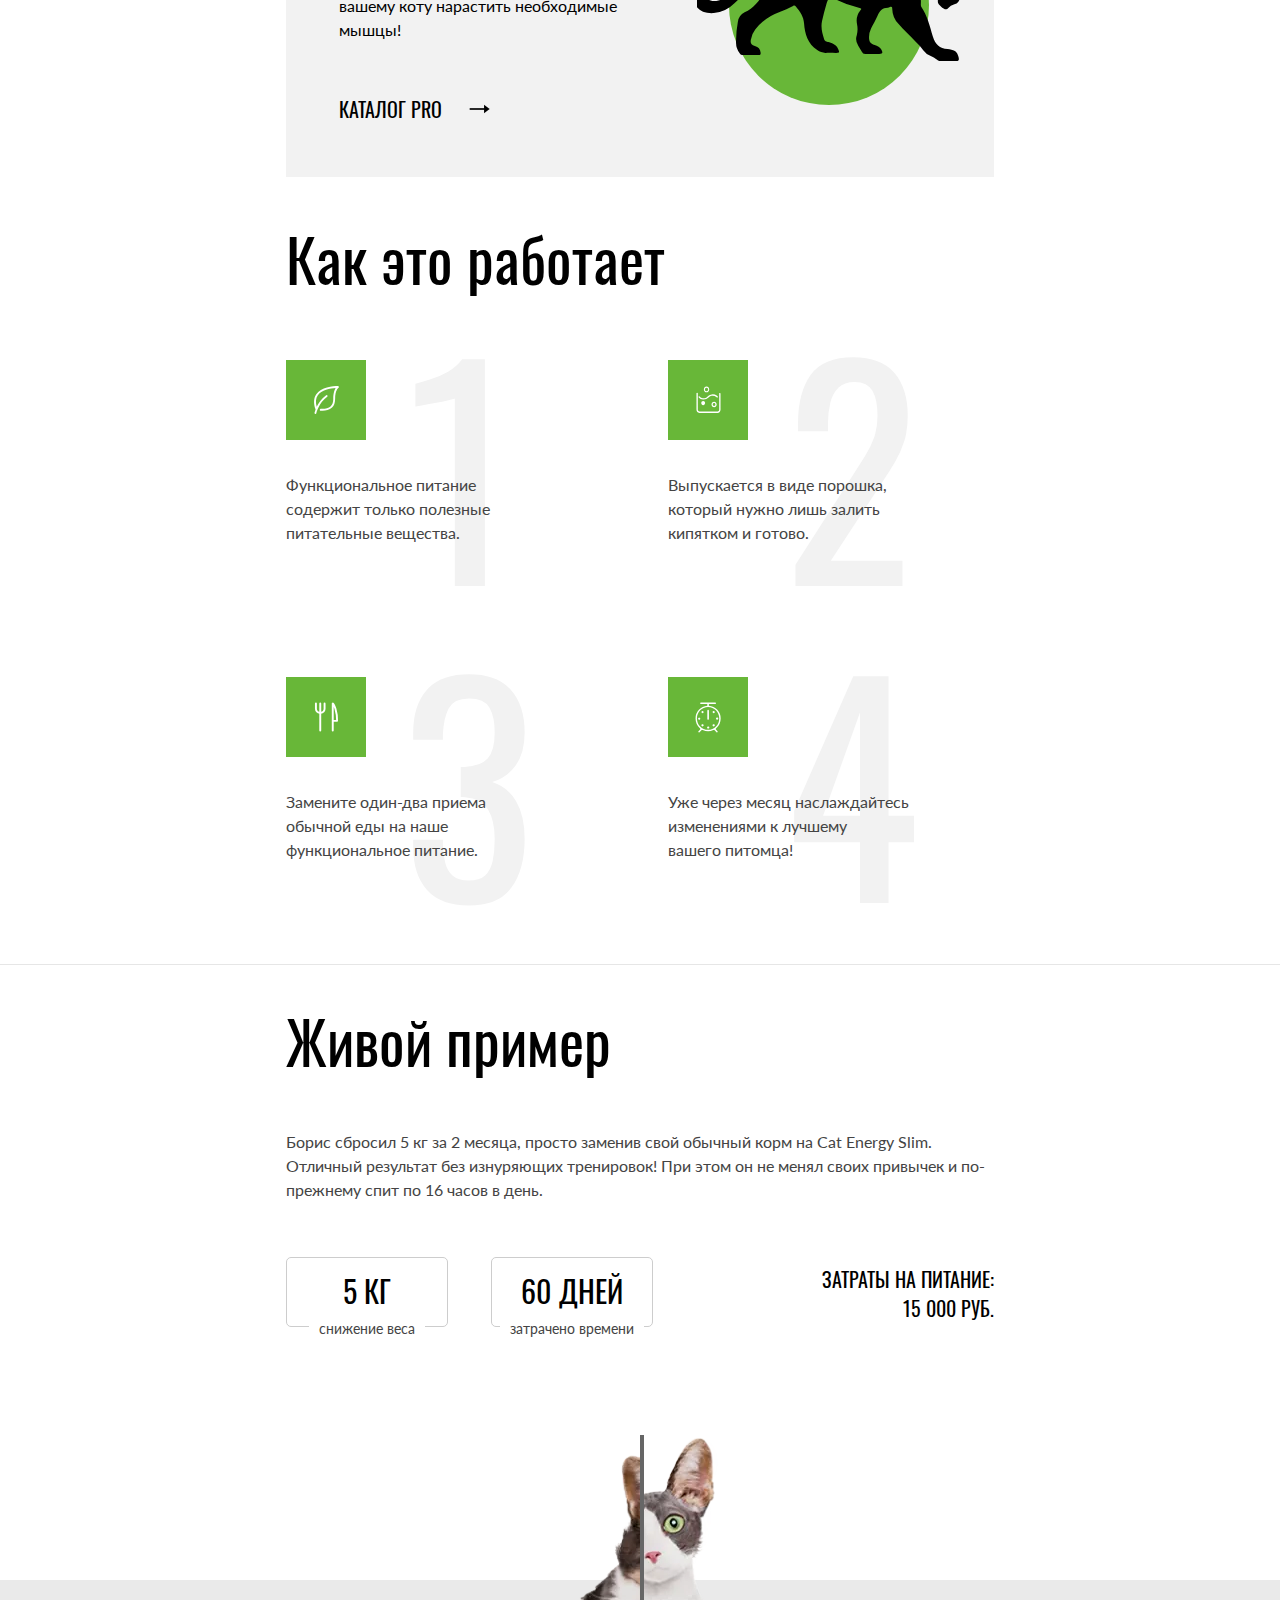
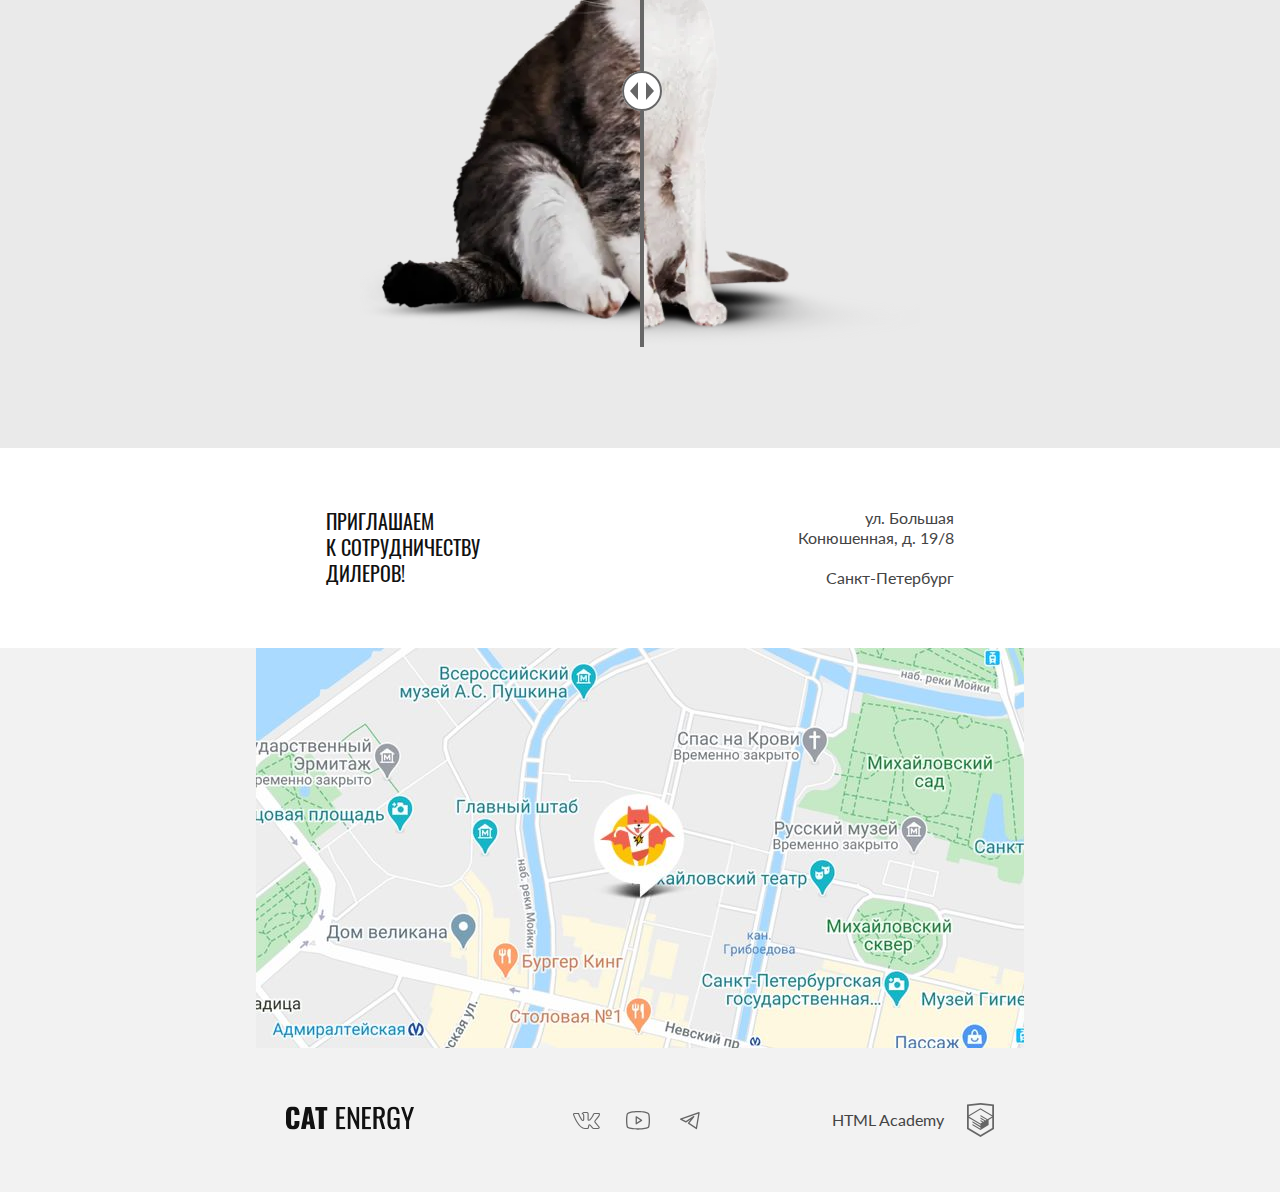
==== commit 8a75237d: "Deploying to gh-pages from @ htmlacademy-adaptive/2157855-cat-energy-32@36d2665818ba7864be26b6163706" ====
--- a/index.html
+++ b/index.html
@@ -1 +1 @@
-<!DOCTYPE html><html class="page" lang="ru"><head><meta charset="UTF-8"><title>Главная - CAT ENERGY</title><meta name="viewport" content="width=device-width,initial-scale=1"><link rel="stylesheet" href="styles/styles.css"><link rel="icon" href="favicon.ico"><link rel="icon" href="favicons/icon.svg" type="image/svg+xml"><link rel="apple-touch-icon" href="favicons/apple.png"><link rel="manifest" href="manifest.webmanifest"><script src="scripts/index.js" defer="defer"></script></head><body class="page__body"><header class="header index-header"><div class="header__wrapper"><a class="header__logo" href="index.html"><picture><source width="70" height="59" type="image/svg+xml" media="(min-width: 1440px)" srcset="images/logo-desktop.svg"><source width="60" height="50" type="image/svg+xml" media="(min-width: 768px)" srcset="images/logo-tablet.svg"><img class="header__image" src="images/logo-mobile.svg" width="33" height="38" alt="Логотип Кэт энерджи"></picture></a><a class="header__logo-text" href="index.html"><picture><source width="118" height="21" type="image/svg+xml" media="(min-width: 1440px)" srcset="images/logo-text-desktop.svg"><img src="images/logo-text.svg" width="101" height="18" alt="Логотип с названием магазина Кэт энерджи"></picture></a></div><nav class="header__nav nav nav--closed"><button class="nav__toggle" type="button" aria-label="Открыть меню"></button><div class="nav__wrapper"><ul class="nav__list nav__list-index"><li class="nav__item nav__item--activity"><a class="nav__item-link" href="index.html">ГЛАВНАЯ</a></li><li class="nav__item"><a class="nav__item-link" href="catalog.html">КАТАЛОГ ПРОДУКЦИИ</a></li><li class="nav__item"><a class="nav__item-link" href="program.html">ПОДБОР ПРОГРАММЫ</a></li></ul></div></nav></header><main class="main-container"><h1 class="visually-hidden">Кэт энерджи - лучшее питание для котов</h1><section class="program"><h2 class="program__title">Функциональное питание для котов</h2><p class="program__slogan">ЗАНЯЛСЯ СОБОЙ? ЗАЙМИСЬ КОТОМ!</p><picture class="program__image"><source width="552" height="499" type="image/png" media="(min-width: 1440px)" srcset="images/index-can-desktop@1x.png, images/index-can-desktop@2x.png 2x"><source width="709" height="609" type="image/png" media="(min-width: 768px)" srcset="images/index-can-tablet@1x.png, images/index-can-tablet@2x.png 2x"><img src="images/index-can-mobile@1x.png" srcset="images/index-can-mobile@2x.png 2x" width="280" height="270" alt="Упаковка Кэт энерджи"></picture><a class="program__button button" href="catalog.html">ПОДОБРАТЬ ПРОГРАММУ</a></section><section class="add-catalog"><h2 class="visually-hidden">Какой каталог выбрать</h2><ul class="add-catalog__list"><li class="add-catalog__item add-catalog__item--lose"><h2 class="add-catalog__title">ПОХУДЕНИЕ</h2><p class="add-catalog__description">Ваш кот весит больше собаки и почти утратил способность лазить по деревьям? Пора на диету! Cat Energy Slim поможет вашему питомцу сбросить лишний вес.</p><a class="add-catalog__link" href="catalog.html">КАТАЛОГ SLIM</a></li><li class="add-catalog__item add-catalog__item--gain"><h2 class="add-catalog__title">Набор массы</h2><p class="add-catalog__description">Заработать авторитет среди дворовых котов и даже собак? Серия Cat Energy Pro поможет вашему коту нарастить необходимые мышцы!</p><a class="add-catalog__link" href="catalog.html">КАТАЛОГ PRO</a></li></ul></section><section class="work"><h2 class="work__title">Как это работает</h2><ul class="work__list"><li class="work__item work__item--1 work__item--leaf"><p class="work__description">Функциональное питание содержит только полезные питательные вещества.</p></li><li class="work__item work__item--botle"><p class="work__description">Выпускается в виде порошка, который нужно лишь залить кипятком и готово.</p></li><li class="work__item work__item--eat"><p class="work__description">Замените один-два приема обычной еды на наше функциональное питание.</p></li><li class="work__item work__item--time"><p class="work__description">Уже через месяц наслаждайтесь изменениями к лучшему<br>вашего питомца!</p></li></ul></section><section class="stats"><h2 class="stats__title">Живой пример</h2><p class="stats__description">Борис сбросил 5 кг за 2 месяца, просто заменив свой обычный корм на Cat Energy Slim. Отличный результат без изнуряющих тренировок! При этом он не менял своих привычек и по-прежнему спит по 16 часов в день.</p><dl class="stats__list"><div class="stats__item"><dt class="stats__example">снижение веса</dt><dd class="stats__text">5 КГ</dd></div><div class="stats__item"><dt class="stats__example">затрачено времени</dt><dd class="stats__text">60 ДНЕЙ</dd></div><div class="stats__item-cost"><dt class="stats__cost-example">ЗАТРАТЫ НА ПИТАНИЕ:</dt><dd class="stats__cost-text">15 000 РУБ.</dd></div></dl><div class="stats__difference slider"><div class="slider__picture slider__picture--before"><picture><source width="560" height="512" type="image/png" media="(min-width: 768px)" srcset="images/cat-before-tablet@1x.png, images/cat-before-tablet@2x.png 2x"><img src="images/cat-before-mobile@1x.png" srcset="images/cat-before-mobile@2x.png 2x" width="280" height="256" alt="Картинка толстого кота слева"></picture></div><div class="slider__picture slider__picture--after"><picture><source width="560" height="512" type="image/png" media="(min-width: 768px)" srcset="images/cat-after-tablet@1x.png, images/cat-after-tablet@2x.png 2x"><img src="images/cat-after-mobile@1x.png" srcset="images/cat-after-mobile@2x.png 2x" width="280" height="256" alt="Картинка худого кота справа"></picture></div><button class="slider__button" type="button" aria-label="Кнопка слайдера"></button></div></section></main><footer class="footer footer-index"><div class="footer__address address"><b class="address__title">ПРИГЛАШАЕМ<br>К СОТРУДНИЧЕСТВУ ДИЛЕРОВ!</b><p class="address__text">ул. Большая Конюшенная, д. 19/8<span class="address__contacts">Санкт-Петербург</span></p></div><iframe class="footer__map" src="https://www.google.com/maps/embed?pb=!1m18!1m12!1m3!1d1998.6037861610246!2d30.3230474!3d59.9387165!2m3!1f0!2f0!3f0!3m2!1i1024!2i768!4f13.1!3m3!1m2!1s0x4696310fca145cc1%3A0x42b32648d8238007!2z0JHQvtC70YzRiNCw0Y8g0JrQvtC90Y7RiNC10L3QvdCw0Y8g0YPQuy4sIDE5LzgsINCh0LDQvdC60YIt0J_QtdGC0LXRgNCx0YPRgNCzLCDQoNC-0YHRgdC40Y8sIDE5MTE4Ng!5e0!3m2!1sru!2sil!4v1725900545055!5m2!1sru!2sil" style="border:0;" loading="lazy" referrerpolicy="no-referrer-when-downgrade" allowfullscreen title="Офис компании по адресу набережная реки Карповки, 5, литера П, Санкт-Петербург"></iframe><div class="footer__logo-wrapper"><div class="footer__logo logo-text"><a class="logo-text__link" href="index.html"><img src="images/logo-text.svg" width="128" height="24" alt="Название магазина Кэт энерджи"></a></div><div class="footer__social social"><ul class="social__list"><li class="social__item"><a class="social__link social__link--vkontakte" href="https://vk.com/htmlacademy"><span class="visually-hidden">Мы в вконтакте</span></a></li><li class="social__item"><a class="social__link social__link--youtube" href="https://www.youtube.com/user/htmlacademyru"><span class="visually-hidden">Мы на ютубе</span></a></li><li class="social__item"><a class="social__link social__link--telegram" href="https://t.me/htmlacademy"><span class="visually-hidden">Мы в телеграме</span></a></li></ul></div><div class="footer__link"><a class="footer__copyright" href="https://htmlacademy.ru/intensive/adaptive">HTML Academy</a></div></div></footer></body></html>+<!DOCTYPE html><html class="page" lang="ru"><head><meta charset="UTF-8"><title>Главная - CAT ENERGY</title><meta name="viewport" content="width=device-width,initial-scale=1"><link rel="preload" href="fonts/lato/Lato-Regular.woff2" as="font" crossorigin="anonymous"><link rel="preload" href="fonts/oswald/Oswald-Regular.woff2" as="font" crossorigin="anonymous"><link rel="stylesheet" href="styles/styles.css"><link rel="icon" href="favicon.ico"><link rel="icon" href="favicons/icon.svg" type="image/svg+xml"><link rel="apple-touch-icon" href="favicons/apple.png"><link rel="manifest" href="manifest.webmanifest"><script src="scripts/index.js" defer="defer"></script></head><body class="page__body"><header class="header index-header"><div class="header__wrapper"><a class="header__logo" href="index.html"><picture><source width="70" height="59" type="image/svg+xml" media="(min-width: 1440px)" srcset="images/logo-desktop.svg"><source width="60" height="50" type="image/svg+xml" media="(min-width: 768px)" srcset="images/logo-tablet.svg"><img class="header__image" src="images/logo-mobile.svg" width="33" height="38" alt="Логотип Кэт энерджи"></picture></a><a class="header__logo-text" href="index.html"><picture><source width="118" height="21" type="image/svg+xml" media="(min-width: 1440px)" srcset="images/logo-text-desktop.svg"><img src="images/logo-text.svg" width="101" height="18" alt="Логотип с названием магазина Кэт энерджи"></picture></a></div><nav class="header__nav nav nav--closed"><button class="nav__toggle" type="button" aria-label="Открыть меню"></button><div class="nav__wrapper"><ul class="nav__list nav__list-index"><li class="nav__item nav__item--activity"><a class="nav__item-link" href="index.html">ГЛАВНАЯ</a></li><li class="nav__item"><a class="nav__item-link" href="catalog.html">КАТАЛОГ ПРОДУКЦИИ</a></li><li class="nav__item"><a class="nav__item-link" href="program.html">ПОДБОР ПРОГРАММЫ</a></li></ul></div></nav></header><main class="main-container"><h1 class="visually-hidden">Кэт энерджи - лучшее питание для котов</h1><section class="program"><h2 class="program__title">Функциональное питание для котов</h2><p class="program__slogan">ЗАНЯЛСЯ СОБОЙ? ЗАЙМИСЬ КОТОМ!</p><picture class="program__image"><source width="552" height="499" type="image/webp" media="(min-width: 1440px)" srcset="images/index-can-desktop@1x.webp, images/index-can-desktop@2x.webp 2x"><source width="709" height="609" type="image/webp" media="(min-width: 768px)" srcset="images/index-can-tablet@1x.webp, images/index-can-tablet@2x.webp 2x"><source width="280" height="270" type="image/webp" srcset="images/index-can-mobile@1x.webp, images/index-can-mobile@2x.webp 2x"><source width="552" height="499" type="image/png" media="(min-width: 1440px)" srcset="images/index-can-desktop@1x.png, images/index-can-desktop@2x.png 2x"><source width="709" height="609" type="image/png" media="(min-width: 768px)" srcset="images/index-can-tablet@1x.png, images/index-can-tablet@2x.png 2x"><img src="images/index-can-mobile@1x.png" srcset="images/index-can-mobile@2x.png 2x" width="280" height="270" alt="Упаковка Кэт энерджи"></picture><a class="program__button button" href="catalog.html">ПОДОБРАТЬ ПРОГРАММУ</a></section><section class="add-catalog"><h2 class="visually-hidden">Какой каталог выбрать</h2><ul class="add-catalog__list"><li class="add-catalog__item add-catalog__item--lose"><h2 class="add-catalog__title">ПОХУДЕНИЕ</h2><p class="add-catalog__description">Ваш кот весит больше собаки и почти утратил способность лазить по деревьям? Пора на диету! Cat Energy Slim поможет вашему питомцу сбросить лишний вес.</p><a class="add-catalog__link" href="catalog.html">КАТАЛОГ SLIM</a></li><li class="add-catalog__item add-catalog__item--gain"><h2 class="add-catalog__title">Набор массы</h2><p class="add-catalog__description">Заработать авторитет среди дворовых котов и даже собак? Серия Cat Energy Pro поможет вашему коту нарастить необходимые мышцы!</p><a class="add-catalog__link" href="catalog.html">КАТАЛОГ PRO</a></li></ul></section><section class="work"><h2 class="work__title">Как это работает</h2><ul class="work__list"><li class="work__item work__item--1 work__item--leaf"><p class="work__description">Функциональное питание содержит только полезные питательные вещества.</p></li><li class="work__item work__item--botle"><p class="work__description">Выпускается в виде порошка, который нужно лишь залить кипятком и готово.</p></li><li class="work__item work__item--eat"><p class="work__description">Замените один-два приема обычной еды на наше функциональное питание.</p></li><li class="work__item work__item--time"><p class="work__description">Уже через месяц наслаждайтесь изменениями к лучшему<br>вашего питомца!</p></li></ul></section><section class="stats"><h2 class="stats__title">Живой пример</h2><p class="stats__description">Борис сбросил 5 кг за 2 месяца, просто заменив свой обычный корм на Cat Energy Slim. Отличный результат без изнуряющих тренировок! При этом он не менял своих привычек и по-прежнему спит по 16 часов в день.</p><dl class="stats__list"><div class="stats__item"><dt class="stats__example">снижение веса</dt><dd class="stats__text">5 КГ</dd></div><div class="stats__item"><dt class="stats__example">затрачено времени</dt><dd class="stats__text">60 ДНЕЙ</dd></div><div class="stats__item-cost"><dt class="stats__cost-example">ЗАТРАТЫ НА ПИТАНИЕ:</dt><dd class="stats__cost-text">15 000 РУБ.</dd></div></dl><div class="stats__difference slider"><div class="slider__picture slider__picture--before"><picture><source width="560" height="512" type="image/webp" media="(min-width: 768px)" srcset="images/cat-before-tablet@1x.webp, images/cat-before-tablet@2x.webp 2x"><source width="280" height="256" type="image/webp" srcset="images/cat-before-mobile@1x.webp, images/cat-before-mobile@2x.webp 2x"><source width="560" height="512" type="image/png" media="(min-width: 768px)" srcset="images/cat-before-tablet@1x.png, images/cat-before-tablet@2x.png 2x"><img src="images/cat-before-mobile@1x.png" srcset="images/cat-before-mobile@2x.png 2x" width="280" height="256" alt="Картинка толстого кота слева"></picture></div><div class="slider__picture slider__picture--after"><picture><source width="560" height="512" type="image/webp" media="(min-width: 768px)" srcset="images/cat-after-tablet@1x.webp, images/cat-after-tablet@2x.webp 2x"><source width="280" height="256" type="image/webp" srcset="images/cat-after-mobile@1x.webp, images/cat-after-mobile@2x.webp 2x"><source width="560" height="512" type="image/png" media="(min-width: 768px)" srcset="images/cat-after-tablet@1x.png, images/cat-after-tablet@2x.png 2x"><img src="images/cat-after-mobile@1x.png" srcset="images/cat-after-mobile@2x.png 2x" width="280" height="256" alt="Картинка худого кота справа"></picture></div><button class="slider__button" type="button" aria-label="Кнопка слайдера"></button></div></section></main><footer class="footer footer-index"><div class="footer__address-wrapper"><div class="footer__address address"><b class="address__title">ПРИГЛАШАЕМ<br>К СОТРУДНИЧЕСТВУ ДИЛЕРОВ!</b><p class="address__text">ул. Большая Конюшенная, д. 19/8<span class="address__contacts">Санкт-Петербург</span></p></div></div><iframe class="footer__map" src="https://www.google.com/maps/embed?pb=!1m18!1m12!1m3!1d1998.6037861610246!2d30.3230474!3d59.9387165!2m3!1f0!2f0!3f0!3m2!1i1024!2i768!4f13.1!3m3!1m2!1s0x4696310fca145cc1%3A0x42b32648d8238007!2z0JHQvtC70YzRiNCw0Y8g0JrQvtC90Y7RiNC10L3QvdCw0Y8g0YPQuy4sIDE5LzgsINCh0LDQvdC60YIt0J_QtdGC0LXRgNCx0YPRgNCzLCDQoNC-0YHRgdC40Y8sIDE5MTE4Ng!5e0!3m2!1sru!2sil!4v1725900545055!5m2!1sru!2sil" style="border:0;" loading="lazy" referrerpolicy="no-referrer-when-downgrade" allowfullscreen title="Офис компании по адресу набережная реки Карповки, 5, литера П, Санкт-Петербург"></iframe><div class="footer__wrapper"><div class="footer__logo-wrapper"><div class="footer__logo logo-text"><a class="logo-text__link" href="index.html"><img src="images/logo-text.svg" width="128" height="24" alt="Название магазина Кэт энерджи"></a></div><div class="footer__social social"><ul class="social__list"><li class="social__item"><a class="social__link social__link--vkontakte" href="https://vk.com/htmlacademy"><span class="visually-hidden">Мы в вконтакте</span></a></li><li class="social__item"><a class="social__link social__link--youtube" href="https://www.youtube.com/user/htmlacademyru"><span class="visually-hidden">Мы на ютубе</span></a></li><li class="social__item"><a class="social__link social__link--telegram" href="https://t.me/htmlacademy"><span class="visually-hidden">Мы в телеграме</span></a></li></ul></div><div class="footer__link"><a class="footer__copyright" href="https://htmlacademy.ru/intensive/adaptive">HTML Academy</a></div></div></div></footer></body></html>--- a/styles/styles.css
+++ b/styles/styles.css
@@ -1 +1 @@
-body{color:#444;margin:0;padding:0;font-family:Lato,sans-serif;font-size:14px;line-height:18px}a{text-decoration:none}@font-face{font-family:Lato;font-weight:400;font-style:normal;src:url(../fonts/lato/Lato-Regular.woff2)format("woff2");font-display:swap}@font-face{font-family:Oswald;font-weight:400;font-style:normal;src:url(../fonts/oswald/oswaldregular.woff2)format("woff2");font-display:swap}.visually-hidden{white-space:nowrap;-webkit-clip-path:inset(100%);clip-path:inset(100%);clip:rect(0 0 0 0);border:0;width:1px;height:1px;margin:-1px;padding:0;position:absolute;overflow:hidden}.button{text-align:center;color:#fff;cursor:pointer;background-color:#68b738;border:none;font-family:Oswald,sans-serif;font-size:16px;font-weight:400;line-height:20px;text-decoration:none;display:block}.button:hover,.button:focus-visible{color:#fff;background-color:#5eaa2f}.button:active{color:#ebebeb;background-color:#5eaa2f}.header{background-color:#fff;width:320px;margin:auto;position:relative}@media (width>=768px){.header{flex-direction:row;justify-content:space-between;align-items:center;width:708px;min-height:50px;margin:0 auto;padding:0;display:flex}}@media (width>=1440px){.header{background-color:#0000;width:1220px}}.header__wrapper{align-items:center;margin:13px 0 15px;padding:0;display:flex}@media (width>=768px){.header__wrapper{margin:25px 0 0}}@media (width>=1440px){.header__wrapper{margin:55px 0 0}.header__wrapper:before{content:"";z-index:-1;background-image:url(../images/index-background-desktop@2x.jpg);background-position:top;background-repeat:no-repeat;background-size:contain;width:720px;height:694px;margin:0 -110px;position:absolute;top:0;right:0}}.header__logo{width:33px;height:38px;margin:0 56px 0 20px}@media (width>=768px){.header__logo{width:60px;height:50px;margin:0}}@media (width>=1440px){.header__logo{width:70px;height:59px;margin:0 14px 0 0}}.header__image:hover{opacity:.8}.header__image:active{opacity:.6}.header__logo-text{width:101px;height:18px}@media (width>=768px){.header__logo-text{margin-left:13px;margin-right:auto}}@media (width>=1440px){.header__logo-text{width:118px;height:21px;margin:0}}.header__logo-text:hover{opacity:.8}.header__logo-text:active{opacity:.6}@media (width>=1440px){.header-catalog .header__wrapper:before{display:none}}.nav{color:#000;margin:0;padding:0;font-family:Oswald,sans-serif;font-size:20px;line-height:20px}.nav--closed .nav__toggle{z-index:2;background-color:#fff;background-image:url(../icons/stack.svg#logo-menu);background-repeat:no-repeat;background-size:contain;border:none;width:24px;height:24px;display:block;position:absolute;top:10px;right:20px}.nav--closed .nav__toggle:hover{opacity:.8}.nav--closed .nav__toggle:active{opacity:.6}@media (width>=768px){.nav--closed .nav__toggle{display:none}}.nav--opened .nav__toggle{z-index:2;background-color:#fff;background-image:url(../icons/stack.svg#logo_mobile_closed);background-repeat:no-repeat;background-size:contain;border:none;width:18px;height:18px;display:block;position:absolute;top:10px;right:20px}.nav--opened .nav__toggle:hover{opacity:.8}.nav--opened .nav__toggle:active{opacity:.6}@media (width>=768px){.nav--opened .nav__toggle{display:none}}.nav__wrapper{flex-wrap:wrap;margin:0;padding:0;list-style:none;display:block}.nav--opened .nav__list,.nav__list{flex-direction:column;align-items:center;margin:0;padding:0;list-style:none;display:flex}@media (width>=768px){.nav__list{flex-direction:row;justify-content:space-between;gap:33px;margin:0 auto;padding-top:39px;padding-right:4px;display:flex}}@media (width>=1440px){.nav__list{padding-top:72px;padding-right:1px}}.nav--opened .nav__item{text-align:center;border-top:1px solid #e6e6e6;width:320px;padding:22px 0 24px;list-style:none}@media (width>=768px){.nav__item{padding-bottom:8px}}.nav__item:hover{opacity:.6}.nav__item:active{opacity:.3}@media (width>=768px){.nav__list-index .nav__item--activity{border-bottom:2px solid #68b738}}@media (width>=1440px){.nav__list-index .nav__item--activity{border-bottom:2px solid #fff}}@media (width>=768px){.nav__list-catalog .nav__item--activity{border-bottom:2px solid #68b738}}.nav--opened .nav__item-link{color:#000}.nav__item-link{color:#000;transition:opacity .3s ease-in-out}@media (width>=768px){.nav__item-link{align-items:start;font-size:18px;line-height:24px}}@media (width>=1440px){.nav__item-link{color:#fff;font-size:20px;line-height:20px}}@media (width<=767px){.nav--closed .nav__list{display:none}}@media (width>=1440px){.nav__item-catalog .nav__item-link{color:#000}}.site-list__item{color:#000;font-family:Oswald,sans-serif;font-size:20px;line-height:20px}.program{position:relative}@media (width<=767px){.program{width:320px;margin:auto;padding:0}}@media (width>=768px){.program{width:768px;margin:auto}}@media (width>=1440px){.program{width:1440px;min-height:580px;margin:auto;padding:0}}.program:before{content:"";z-index:-2;background-image:url(../images/index-background-mobile@2x.jpg);background-position:top;background-repeat:no-repeat;background-size:contain;width:320px;height:302px;position:absolute;top:0}@media (width>=768px){.program:before{display:none}}.program__title{text-align:center;color:#fff;margin:0;padding-top:27px;font-family:Oswald,sans-serif;font-size:36px;font-weight:400;line-height:36px}@media (width>=768px){.program__title{color:#000;text-align:start;width:416px;margin-top:65px;margin-left:120px;padding-top:0;font-size:60px;line-height:60px}}@media (width>=1440px){.program__title{width:416px;margin:0;padding:110px 0 0 190px}}.program__slogan{text-align:center;color:#fff;width:200px;margin:25px auto 0;font-family:Oswald,sans-serif;font-size:14px;font-weight:400;line-height:14px}@media (width>=768px){.program__slogan{color:#000;text-align:start;width:285px;margin:40px 0 0 120px;font-size:20px;line-height:20px}}@media (width>=1440px){.program__slogan{margin-left:190px}}.program__image{margin:29px auto 0;padding-left:20px;display:block}@media (width>=768px) and (width<=1439px){.program__image{height:609px;margin:21px auto 0;padding-left:30px}}@media (width>=1440px){.program__image{z-index:-1;margin:0;position:absolute;top:29px;left:540px}}.program__button{color:#fff;width:280px;margin:auto;padding:10px 0}@media (width>=768px){.program__button{width:244px;padding:14px 0;font-size:20px;line-height:26px;position:absolute;top:230px;left:120px}}@media (width>=1440px){.program__button{margin-top:52px;margin-left:190px;position:static}}.add-catalog__list{flex-flow:column wrap;justify-content:center;gap:20px;width:280px;margin:auto;padding:19px 0;list-style:none;display:flex}@media (width>=768px){.add-catalog__list{gap:31px;width:708px;margin:auto;padding:0}}@media (width>=1440px){.add-catalog__list{flex-direction:row;gap:80px;width:1220px;margin:auto;padding:82px 0 0}}.add-catalog__item{background-color:#f2f2f2;grid-template-columns:70px 1fr;gap:23px 0;padding:23px 20px;display:grid}@media (width>=768px){.add-catalog__item{grid-template-rows:repeat(3,auto);grid-template-columns:1fr 240px;gap:24px 10px;padding:77px 63px 53px 53px}}@media (width>=1440px){.add-catalog__item{grid-template-columns:152px 1fr;gap:10px;max-width:466px;padding:47px 52px 55px}}.add-catalog__item:before{content:"";background-color:#f2f2f2;background-position:50%;background-repeat:no-repeat;background-size:contain;width:67px;height:50px}@media (width>=768px) and (width<=1439px){.add-catalog__item:before{grid-area:1/2/-1/3;justify-self:end}}.add-catalog__item--lose:before{background-image:url(../icons/stack.svg#cat-back);background-position:0;background-repeat:no-repeat;background-size:50px 53px}@media (width>=768px){.add-catalog__item--lose:before{background-size:200px 211px;width:200px;height:210px;margin-top:4px}}@media (width>=1440px){.add-catalog__item--lose:before{background-size:100px 106px;width:100px;height:106px;margin-top:-6px}}.add-catalog__item--gain:before{background-image:url(../icons/stack.svg#tiger-back);background-repeat:no-repeat;background-size:67px 50px;margin-left:-7px}@media (width>=768px){.add-catalog__item--gain:before{background-size:268px 200px;align-self:center;width:268px;height:200px;margin-left:0;margin-right:-34px}}@media (width>=1440px){.add-catalog__item--gain:before{background-size:134px 100px;width:134px;height:100px;margin-left:-15px;margin-right:0}}.add-catalog__title{color:#000;text-transform:uppercase;align-self:center;margin:0;font-family:Oswald,sans-serif;font-size:24px;font-weight:400;line-height:37px}@media (width>=768px){.add-catalog__title{font-size:36px;line-height:36px}}.add-catalog__description{color:#444;text-align:left;grid-column:1/-1;margin:0;font-size:14px;line-height:18px}@media (width>=768px){.add-catalog__description{color:#000;font-size:16px;line-height:24px}}@media (width>=1440px){.add-catalog__description{padding-top:30px}}@media (width>=768px) and (width<=1439px){.add-catalog__description{grid-area:unset}}.add-catalog__link{color:#000;grid-column:1/-1;align-items:center;gap:15px;padding-top:19px;font-family:Oswald,sans-serif;font-size:16px;line-height:16px;text-decoration:none;display:flex}@media (width>=768px){.add-catalog__link{color:#000;border:none;gap:25px;padding-top:28px;font-size:20px;line-height:1.5em}}@media (width>=768px) and (width<=1439px){.add-catalog__link{grid-area:unset;justify-self:start}}@media (width>=1440px){.add-catalog__link{padding-top:15px}}.add-catalog__link:hover{opacity:.7}.add-catalog__link:active{opacity:.3}.add-catalog__link:after{content:"";background-color:#f2f2f2;background-image:url(../icons/stack.svg#arrow);background-position:50%;background-repeat:no-repeat;background-size:contain;width:32px;height:10px;display:block}.work{flex-direction:column;justify-content:center;margin:0;padding:0 0 49px;display:flex}@media (width>=768px){.work{width:708px;margin:auto;padding:51px 0 47px}}@media (width>=1440px){.work{justify-content:start;width:1220px;padding:75px 0 0}}.work__title{color:#000;width:280px;margin:auto;padding:0;font-family:Oswald,sans-serif;font-size:36px;font-weight:400;line-height:40px}@media (width>=768px){.work__title{width:708px;margin:auto;font-size:60px;line-height:60px}}@media (width>=1440px){.work__title{width:1220px;margin:auto}}.work__list{flex-direction:column;gap:20px;margin:40px auto 0;padding:0;list-style:none;display:flex}@media (width>=768px){.work__list{counter-reset:work;flex-flow:wrap;justify-content:space-between;gap:37px;margin:32px auto 0;padding-right:76px}}@media (width>=1440px){.work__list{flex-flow:row;justify-content:space-between;margin:32px -4px 0 0;padding:0}}.work__item{flex-direction:row;justify-content:space-between;gap:20px;min-height:60px;display:flex;position:relative}@media (width>=768px){.work__item{counter-increment:work;flex-direction:column;justify-content:start;gap:31px;width:250px;min-height:280px}.work__item--1{width:227px}}@media (width>=1440px){.work__item--1{margin-right:20px}}.work__item:before{content:"";background-color:#68b738;background-position:50%;background-size:contain;width:60px;height:60px;display:block}@media (width>=768px){.work__item:before{width:80px;height:80px;margin-top:40px}.work__item:after{content:counter(work);z-index:-1;text-align:right;color:#f2f2f2;width:136px;height:280px;font-family:Oswald,Arial,sans-serif;font-size:280px;line-height:280px;position:absolute;top:0;right:0}}.work__item--leaf:before{background-image:url(../icons/stack.svg#icon-leaf);background-repeat:no-repeat;background-size:30px 32px}.work__item--botle:before{background-image:url(../icons/stack.svg#icon-botle);background-repeat:no-repeat;background-size:25px 28px}.work__item--eat:before{background-image:url(../icons/stack.svg#icon-eat);background-repeat:no-repeat;background-size:25px 30px}.work__item--time:before{background-image:url(../icons/stack.svg#icon-time);background-repeat:no-repeat;background-size:26px 31px}.work__description{width:200px;margin:2px 0 0}@media (width>=768px){.work__description{width:245px;font-size:16px;line-height:24px}}@media (width<=767px){.work__description br{display:none}}.stats{background-color:#eaeaea;grid-template-columns:1fr 280px 1fr;width:320px;margin:auto;padding:25px 0 40px;display:grid}@media (width>=768px){.stats{background:linear-gradient(#fff 615px,#eaeaea 615px);border-top:1px solid #e6e6e6;grid-template-columns:1fr 708px 1fr;width:768px;padding:45px 0 101px}}@media (width>=1440px){.stats{background:linear-gradient(#fff 205px,#f2f2f2 205px);border-top:none;grid-template-rows:repeat(3,auto);grid-template-columns:110px 433px 787px 110px;width:1440px;padding-top:69px;padding-bottom:50px}}.stats__title{color:#000;grid-area:1/2/2/3;margin:0;padding-bottom:40px;font-family:Oswald,sans-serif;font-size:36px;font-weight:400;line-height:40px}@media (width>=768px){.stats__title{padding-bottom:60px;font-size:60px;line-height:60px}}@media (width>=1440px){.stats__title{margin:0;padding-top:0;padding-bottom:76px}}.stats__description{grid-column:2/3;margin:0;padding-bottom:20px;font-size:14px;line-height:18px}@media (width>=768px){.stats__description{padding-bottom:55px;font-size:16px;line-height:24px}}@media (width>=1440px){.stats__description{padding-top:70px;padding-bottom:70px}}.stats__list{flex-wrap:wrap;grid-column:2/3;justify-content:center;gap:19px 32px;margin:0;padding-bottom:19px;display:flex}@media (width>=768px){.stats__list{justify-content:start;gap:43px;padding-bottom:100px}}@media (width>=1440px){.stats__list{gap:54px 43px;padding-bottom:25px}}.stats__item{flex-direction:column;flex-basis:124px;display:flex}@media (width>=768px){.stats__item{flex-basis:162px}}.stats__example{text-align:center;color:#444;text-transform:lowercase;background-color:#eaeaea;order:2;align-self:center;margin:-9px 19px 0;padding:0 10px;font-size:12px;line-height:12px;display:block}@media (width>=768px){.stats__example{background-color:#fff;margin:-4px 8px 0;font-size:14px}}@media (width>=1440px){.stats__example{background-color:#f2f2f2}}.stats__text{text-align:center;text-transform:uppercase;color:#000;border:1px solid #cdcdcd;border-radius:5px;margin:0;padding:14px 14px 16px;font-family:Oswald,sans-serif;font-size:24px;line-height:24px}@media (width>=768px){.stats__text{padding:14px 14px 17px;font-size:30px;line-height:37px}}.stats__item-cost{text-transform:uppercase;color:#000;flex-wrap:wrap;justify-content:center;gap:4px;width:100%;font-family:Oswald,sans-serif;font-size:14px;font-weight:400;line-height:20px;display:flex}@media (width>=768px) and (width<=1439px){.stats__item-cost{text-align:right;flex-direction:column;flex-basis:290px;gap:9px;width:auto;margin-bottom:5px;margin-left:auto;font-size:20px}}@media (width>=1440px){.stats__item-cost{gap:64px;width:auto;font-size:20px}}.stats__cost-text{margin:0}@media (width>=1440px){.stats__cost-example{margin-left:0}}.stats__difference{grid-column:2/3;justify-self:center}@media (width>=1440px){.stats__difference{grid-area:1/3/-1/4;justify-self:right}}.slider{position:relative}.slider__picture--before{z-index:1;background-color:#eaeaea;width:50%;height:100%;position:absolute;inset:0;overflow:hidden}@media (width>=768px){.slider__picture--before{background:linear-gradient(#fff 145px,#eaeaea 145px)}}@media (width>=1440px){.slider__picture--before{background:linear-gradient(#fff 136px,#f2f2f2 136px)}}.slider__picture--after{background-color:#eaeaea;height:256px;position:relative}@media (width>=768px){.slider__picture--after{background:linear-gradient(#fff 145px,#eaeaea 145px);height:512px}}@media (width>=1440px){.slider__picture--after{background:linear-gradient(#fff 136px,#f2f2f2 136px)}}.slider__picture img{max-width:none}.slider__button{z-index:2;cursor:pointer;background-color:#666;border:none;width:4px;height:100%;padding:0;text-decoration:none;transition:background-color .3s ease-in-out;position:absolute;top:0;left:50%}@media (width>=1440px){.slider__button{height:512px}}.slider__button:hover,.slider__button:focus-visible{background-color:#68b738}.slider__button:active{background-color:#5eaa2f}.slider__button:before{content:"";cursor:pointer;background-color:#fff;border-radius:100vh;width:40px;height:40px;margin:auto 0;position:absolute;top:0;bottom:0;left:-18px}.slider__button:after{content:"";cursor:pointer;background-color:#666;width:40px;height:40px;margin:auto 0;transition:background-color .3s ease-in-out;position:absolute;top:0;bottom:0;left:-18px;-webkit-mask-image:url(../icons/stack.svg#slider);mask-image:url(../icons/stack.svg#slider);-webkit-mask-position:50%;mask-position:50%;-webkit-mask-repeat:no-repeat;mask-repeat:no-repeat}.slider__button:hover:after,.slider__button:focus-visible:after{background-color:#68b738}.slider__button:active:after{background-color:#5eaa2f}.footer{background-color:#f2f2f2;flex-direction:column;width:320px;margin:auto;padding:0;display:flex}@media (width>=768px){.footer{width:768px}}@media (width>=1440px){.footer{width:1440px}}.footer__address{width:280px;margin:auto;padding:26px 20px;display:flex}@media (width>=768px){.footer__address{justify-content:space-between;width:628px;margin:auto;padding:60px 70px}}@media (width>=1440px){.footer__address{width:407px;margin-top:95px;margin-left:110px;padding:60px 78px;position:absolute}}@media (width<=1439px){.footer-catalog .footer__address{background-color:#f2f2f2}}.address__text{width:140px;margin:0}@media (width>=768px){.address__text{text-align:right}}@media (width>=1440px){.address__text{text-align:left}}.address__title{text-align:left;width:140px}.footer__map{background-color:#f2f2f2;width:320px;min-width:100%;height:362px;margin:auto}@media (width>=768px){.footer__map{width:768px;min-height:400px;margin:auto}}@media (width>=1440px){.footer__map{width:1440px;margin:auto}}.footer iframe{border:none;display:block}.footer__logo-wrapper{background-color:#f2f2f2;width:320px;margin:auto}@media (width>=768px){.footer__logo-wrapper{flex-direction:row;align-items:center;width:708px;margin:auto;padding:55px 30px;display:flex}}@media (width>=1440px){.footer__logo-wrapper{width:1220px;margin:auto;padding:68px 0}}.footer__logo{text-align:center;background-color:#f2f2f2;border-bottom:1px solid #d9d9d9;margin:0 20px;padding:40px 0 16px}@media (width>=768px){.footer__logo{border-bottom:none;margin-left:0;margin-right:160px;padding:0}}@media (width>=1440px){.footer__logo{margin-right:416px}}.footer__logo:hover,.footer__logo:focus-visible{opacity:.7}.footer__logo:active{opacity:.3}.footer__social{background-color:#f2f2f2;padding:0 20px}@media (width>=768px){.footer__social{margin:0;padding:0 120px 0 0}}@media (width>=1440px){.footer__social{padding:0}}.social__list{border-bottom:1px solid #d9d9d9;justify-content:space-between;margin:0;padding:20px 74px;display:flex}@media (width>=768px){.social__list{border-bottom:none;width:132px;padding:0}}@media (width>=1440px){.social__list{margin-right:376px}}.footer__link{margin:0;padding:19px 20px 40px}@media (width>=768px){.footer__link{width:168px;padding:0}}.footer__link:hover,.footer__link:focus-visible{opacity:.7}.footer__link:active{opacity:.3}.footer__copyright{color:#444;justify-content:space-between;align-items:center;font-size:16px;line-height:20px;display:flex}@media (width>=768px){.footer__copyright{padding-left:5px}}.footer__copyright:after{content:"";background-image:url(../icons/stack.svg#htmlacademy);background-position:50%;background-repeat:no-repeat;background-size:contain;width:27px;height:34px;display:block}.address{background-color:#fff}.address--grey{background-color:#f2f2f2}.address__title{color:#111;width:140px;font-family:Oswald,sans-serif;font-size:16px;font-weight:400;line-height:20px}@media (width>=768px){.address__title{width:163px;font-size:20px;line-height:26px}}.address__text{font-size:14px;line-height:20px}@media (width>=768px){.address__text{width:157px;font-size:16px}}.address__contacts{display:inline-block}@media (width>=768px){.address__contacts{margin-top:20px}}.social__item{list-style-type:none}.social__item:hover,.social__item:focus-visible{opacity:.7}.social__item:active{opacity:.3}.social__link:before{content:"";background-position:50%;background-size:contain;width:28px;height:22px;display:block}.social__link--vkontakte:before{background-image:url(../icons/stack.svg#vkontakte);background-repeat:no-repeat;background-size:contain}.social__link--youtube:before{background-image:url(../icons/stack.svg#youtube);background-repeat:no-repeat;background-size:contain}.social__link--telegram:before{background-image:url(../icons/stack.svg#telegram);background-repeat:no-repeat;background-size:contain}.catalog__title{color:#000;width:280px;margin:auto;padding:27px 0 41px;font-family:Oswald,sans-serif;font-size:36px;font-weight:400;line-height:36px}@media (width>=768px){.catalog__title{width:708px;margin:auto;padding:62px 0 84px;font-size:60px;line-height:60px}}@media (width>=1440px){.catalog__title{width:1220px;margin:auto;padding:74px 0 85px}}.catalog__list{flex-wrap:wrap;margin:0;padding:0;list-style:none;display:flex}@media (width>=768px){.catalog__list{gap:60px;max-width:708px;margin-inline:auto}}@media (width>=1440px){.catalog__list{gap:64px 82px;max-width:1220px}}.catalog__item{border-top:1px solid #ebebeb;justify-content:center;width:100%;display:flex}@media (width>=768px){.catalog__item{width:unset;background:linear-gradient(#fff 15%,#f2f2f2 15%);border:none}}.catalog__item:last-of-type{border-bottom:1px solid #ebebeb}.card{grid-template-rows:repeat(3,auto);grid-template-columns:140px 1fr;width:280px;padding:19px 0 26px;display:grid}@media (width>=768px){.card{grid-template-rows:auto 1fr auto;grid-template-columns:1fr;gap:16px;width:250px;padding:0 37px 40px}}@media (width>=1440px){.card{grid-template-rows:auto auto 1fr auto;gap:0;width:169px}}.card--all{background:#fff;flex-direction:column;display:flex}@media (width>=768px){.card--all{border:2px solid #f2f2f2;margin-top:81px;padding:0 35px 38px}}.card--all:before{content:"";background-image:url(../icons/stack.svg#plus);background-position:50%;background-repeat:no-repeat;background-size:contain;place-self:center;width:30px;height:30px;margin-top:3px;margin-bottom:24px;display:block}@media (width>=768px){.card--all:before{width:60px;height:60px;margin-top:50px;margin-bottom:30px}}@media (width>=1440px){.card--all:before{margin-bottom:37px}}.card__link-image{grid-row:1/-2;place-self:center}@media (width>=768px){.card__link-image{grid-row:unset}}.card__image{object-fit:contain;object-position:center;height:100px}@media (width>=768px){.card__image{height:225px}}.card__link-title{width:90px;text-decoration:none;transition:opacity .5s}@media (width>=768px){.card__link-title{justify-self:center;width:150px}}.card__link-title:hover{opacity:.6}.card__link-title:active{opacity:.3}.card__title{color:#222;text-transform:uppercase;margin:0 0 14px;font-family:Oswald,sans-serif;font-size:16px;font-weight:400;line-height:20px}@media (width>=768px){.card__title{text-align:center;margin-bottom:0;font-size:20px;line-height:24px}}@media (width>=1440px){.card__title{margin-top:2px}}.card__title--all{text-align:center;color:#111;margin-bottom:0;font-family:Oswald,sans-serif;font-size:16px;line-height:20px}@media (width>=768px) and (width<=1439px){.card__title--all{width:134px;margin:0 auto;padding-inline:35px;font-size:20px;line-height:24px}}@media (width>=1440px){.card__title--all{margin-bottom:20px;font-size:20px;line-height:24px}}.card__list{text-align:center;margin:0;padding-bottom:4px;font-size:12px;line-height:16px}@media (width>=768px){.card__list{flex-grow:1;font-size:16px;line-height:18px}}@media (width>=1440px){.card__list{margin-top:21px}}.card__item{justify-content:space-between;display:flex}@media (width>=768px){.card__item{border-bottom:1px solid #cdcdcd;padding:5px 0}}.card__food{text-align:left}@media (width>=768px){.card__food{line-height:20px}}.card__description{text-align:right;margin:0}@media (width>=768px){.card__description{line-height:20px}}.card__description--all{text-align:center;margin-top:8px;font-size:12px;line-height:16px}@media (width>=768px){.card__description--all{margin-top:7px;padding-inline:35px;font-size:16px;line-height:18px}}@media (width>=1440px){.card__description--all{margin-top:6px;padding:0}}.card__button{grid-area:-2/1/-1/-1;margin-top:17px;padding:10px 0}@media (width>=768px){.card__button{grid-row:unset;grid-column:unset;margin-top:10px;font-size:16px;line-height:20px}}@media (width>=1440px){.card__button{margin-top:32px}}.card__button--show{color:#444;background-color:#f2f2f2;margin-top:21px}@media (width>=768px){.card__button--show{margin-top:69px}}@media (width>=1440px){.card__button--show{margin-top:90px}}.card__button--show:hover,.card__button--show:focus-visible{color:#444;background-color:#ebebeb}.card__button--show:active{color:#222;background-color:#ebebeb}.more-catalog{width:280px;margin:auto;position:relative}@media (width>=768px) and (width<=1439px){.more-catalog{width:708px;margin:auto;padding:40px 0 0}}@media (width>=1440px){.more-catalog{width:1220px;margin:68px auto}}.more-catalog:before{content:"";z-index:-1;background-color:#68b738;height:2px;margin:0 -20px 0 0;position:absolute;top:12px;left:0;right:0}@media (width>=768px) and (width<=1439px){.more-catalog:before{margin:0 -30px;top:90px}}@media (width>=1440px){.more-catalog:before{margin:6px -110px 0}}.more-catalog__title{z-index:1;background-color:#fff;width:266px;margin:25px 0 36px;padding:0}@media (width>=768px){.more-catalog__title{width:411px;margin-top:35px;margin-bottom:80px;padding-left:40px}}@media (width>=1440px){.more-catalog__title{width:416px;margin-top:0;margin-left:-40px}}.more-catalog__text{color:#000;margin:0;padding:0;font-family:Oswald,sans-serif;font-size:24px;line-height:24px}@media (width>=768px){.more-catalog__text{font-size:32px;line-height:32px}}@media (width>=1440px){.more-catalog__text{font-size:40px;line-height:40px}}.more-catalog__wrapper{flex-direction:column;gap:35px;display:flex}@media (width>=768px){.more-catalog__wrapper{gap:70px}}@media (width>=1440px){.more-catalog__wrapper{flex-flow:wrap;gap:80px;width:1220px}}.more-catalog__list{margin:0;padding:0;list-style-type:none}@media (width>=1440px){.more-catalog__list{flex-direction:column;flex-grow:1;flex-basis:895px;display:flex}}.more-catalog__item{border-top:1px solid #cdcdcd;padding:12px 0 18px}@media (width>=768px){.more-catalog__item{padding:25px 38px 28px}}@media (width>=768px) and (width<=1439px){.more-catalog__item{border:1px solid #cdcdcd;border-bottom:none}}@media (width>=1440px){.more-catalog__item{padding:15px 0 16px}}.more-catalog__item:last-of-type{border-bottom:1px solid #cdcdcd}.more-catalog__promotion{background-color:#68b738;background-image:url(../images/catalog-background-mobile@2x.jpg);background-position:50%;background-repeat:no-repeat;background-size:cover;width:100%;min-height:290px}@media (width>=768px){.more-catalog__promotion{background-image:url(../images/catalog-background-tablet@2x.jpg);min-height:200px}}@media (width>=1440px){.more-catalog__promotion{background-image:url(../images/catalog-background-desktop@2x.png);flex-shrink:1;width:245px;min-height:288px}}.more-catalog__description{text-align:center;color:#fff;margin:0;padding:42px;font-size:16px;font-weight:400;line-height:20px}@media (width>=768px) and (width<=1439px){.more-catalog__description{text-align:left;justify-content:space-between;align-items:center;height:100%;padding:56px 125px 56px 78px;display:flex}}.more-catalog__description:before{content:"";background-color:#0000;background-image:url(../icons/stack.svg#icon-gift);background-position:50%;background-repeat:no-repeat;background-size:contain;width:78px;height:80px;margin:15px auto 48px;display:block}@media (width>=768px) and (width<=1439px){.more-catalog__description:before{margin:0}}.more-card{grid-template-areas:"title title""count price""button button";align-items:center;gap:14px 15px;display:grid}@media (width>=768px) and (width<=1439px){.more-card{grid-template-columns:auto auto 68px;grid-template-areas:"title count price""button button button";gap:25px;width:632px;margin:auto}}@media (width>=1440px){.more-card{grid-template-columns:285px 1fr minmax(42px,auto) 244px;grid-template-areas:"title count price button";gap:40px}}.more-card__title{text-align:start;color:#222;text-transform:uppercase;grid-area:title;margin:0;font-family:Oswald,sans-serif;font-size:16px;font-weight:400;line-height:16px}@media (width>=768px){.more-card__title{font-size:20px}}.more-card__amount{grid-area:count;margin:0;font-size:14px;font-weight:400;line-height:14px}@media (width>=768px){.more-card__amount{text-align:right;font-size:16px;line-height:20px}}@media (width>=1440px){.more-card__amount{text-align:left}}.more-card__price{text-align:right;grid-area:price;margin:0;font-size:14px;font-weight:400;line-height:1px}@media (width>=768px){.more-card__price{padding-right:4px;font-size:16px;line-height:20px}}@media (width>=1440px){.more-card__price{text-align:left}}.more-card__button{grid-area:button;padding:10px 0}@media (width>=768px){.more-card__button{font-size:16px;line-height:20px}}.email-form{width:280px;margin:auto;padding-bottom:40px;position:relative}@media (width>=768px){.email-form{width:708px;margin:77px auto 80px;padding-bottom:0}}@media (width>=1440px){.email-form{width:1220px;margin:96px auto 104px}}.email-form:before{content:"";z-index:-1;background-color:#68b738;height:2px;margin:0 -20px 0 0;position:absolute;top:12px;left:0;right:0}@media (width>=768px) and (width<=1439px){.email-form:before{margin:0 -30px;top:14px}}@media (width>=1440px){.email-form:before{margin:0 -110px;top:20px}}.email-form__title{color:#000;z-index:1;background-color:#fff;width:192px;margin-top:40px}@media (width>=768px){.email-form__title{width:242px;margin-top:14px;padding-left:40px}}@media (width>=1440px){.email-form__title{width:293px;margin-top:0;margin-left:-40px}}.email-form__text{margin:0;padding:0;font-family:Oswald,sans-serif;font-size:24px;font-weight:400;line-height:24px}@media (width>=768px){.email-form__text{font-size:32px;line-height:32px}}@media (width>=1440px){.email-form__text{font-size:40px;line-height:40px}}.email-form__description{text-align:center;color:#000;margin:auto;padding:32px 0 24px;font-family:Oswald,sans-serif;font-size:16px;font-weight:400;line-height:24px}@media (width>=768px) and (width<=1439px){.email-form__description{text-align:center;width:632px;margin:auto;padding:66px 0 22px;font-size:24px;line-height:32px}}@media (width>=1440px){.email-form__description{padding:72px 0 24px;font-size:24px;line-height:32px}}.email-form__field{flex-flow:column wrap;justify-content:center;gap:16px 0;display:flex}@media (width>=768px){.email-form__field{flex-direction:row}}.email-form__input{padding:12px;font-family:Oswald,sans-serif;font-size:20px;font-weight:400;line-height:20px}@media (width>=768px){.email-form__input{min-width:356px;padding:13px 11px}}@media (width>=1440px){.email-form__input{min-width:470px;padding:1px 13px}}.email-form__button{padding-top:15px;padding-bottom:15px;font-size:20px;line-height:26px}@media (width>=768px){.email-form__button{min-width:250px;padding:15px 70px}}+body{color:#444;margin:0;padding:0;font-family:Lato,Arial,sans-serif;font-size:14px;line-height:18px}a{text-decoration:none}.page{height:100%}.page__body{grid-template-rows:min-content 1fr min-content;min-height:100%;display:grid}@font-face{font-family:Lato;font-weight:400;font-style:normal;src:url(../fonts/lato/Lato-Regular.woff2)format("woff2");font-display:swap}@font-face{font-family:Oswald;font-weight:400;font-style:normal;src:url(../fonts/oswald/oswaldregular.woff2)format("woff2");font-display:swap}.visually-hidden{white-space:nowrap;-webkit-clip-path:inset(100%);clip-path:inset(100%);clip:rect(0 0 0 0);border:0;width:1px;height:1px;margin:-1px;padding:0;position:absolute;overflow:hidden}.button{text-align:center;color:#fff;cursor:pointer;background-color:#68b738;border:none;font-family:Oswald,Arial,sans-serif;font-size:16px;font-weight:400;line-height:20px;text-decoration:none;display:block}.button:hover,.button:focus-visible{color:#fff;background-color:#5eaa2f}.button:active{color:#ebebeb;background-color:#5eaa2f}.header{background-color:#fff;width:320px;margin:auto;position:relative}@media (width>=768px){.header{flex-direction:row;justify-content:space-between;align-items:center;width:708px;min-height:50px;margin:0 auto;padding:0;display:flex}}@media (width>=1440px){.header{background-color:#0000;width:1220px}}.header__wrapper{align-items:center;margin:13px 0 15px;padding:0;display:flex}@media (width>=768px){.header__wrapper{margin:25px 0 0}}@media (width>=1440px){.header__wrapper{margin:55px 0 0}.header__wrapper:before{content:"";z-index:-1;background-color:#68b738;background-image:url(../images/index-background-desktop@2x.jpg);background-position:top;background-repeat:no-repeat;background-size:contain;width:720px;height:694px;margin:0 -110px;position:absolute;top:0;left:720px}}.header__logo{width:33px;height:38px;margin:0 56px 0 20px}@media (width>=768px){.header__logo{width:60px;height:50px;margin:0}}@media (width>=1440px){.header__logo{width:70px;height:59px;margin:0 14px 0 0}}.header__image:hover{opacity:.8}.header__image:active{opacity:.6}.header__logo-text{width:101px;height:18px;margin:3px 0 0}@media (width>=768px){.header__logo-text{margin-left:13px;margin-right:auto}}@media (width>=1440px){.header__logo-text{width:118px;height:21px;margin:0}}.header__logo-text:hover{opacity:.8}.header__logo-text:active{opacity:.6}@media (width>=1440px){.header-catalog .header__wrapper:before{display:none}}.nav{color:#000;margin:0;padding:0;font-family:Oswald,Arial,sans-serif;font-size:20px;line-height:20px}.nav--closed .nav__toggle{z-index:2;background-color:#fff;background-image:url(../icons/stack.svg#logo-menu);background-repeat:no-repeat;background-size:contain;border:none;width:24px;height:24px;display:block;position:absolute;top:20px;right:20px}.nav--closed .nav__toggle:hover{opacity:.8}.nav--closed .nav__toggle:active{opacity:.6}@media (width>=768px){.nav--closed .nav__toggle{display:none}}.nav--opened .nav__toggle{z-index:2;background-color:#fff;background-image:url(../icons/stack.svg#logo_mobile_closed);background-repeat:no-repeat;background-size:contain;border:none;width:18px;height:18px;display:block;position:absolute;top:10px;right:20px}.nav--opened .nav__toggle:hover{opacity:.8}.nav--opened .nav__toggle:active{opacity:.6}@media (width>=768px){.nav--opened .nav__toggle{display:none}}.nav__wrapper{flex-wrap:wrap;margin:0;padding:0;list-style:none;display:block}.nav--opened .nav__list,.nav__list{flex-direction:column;align-items:center;margin:0;padding:0;list-style:none;display:flex}@media (width>=768px){.nav__list{flex-flow:wrap;gap:10px 33px;margin:37px 4px 0 94px;display:flex}}@media (width>=1440px){.nav__list{gap:10px 34px;margin:70px 0 0 539px}}.nav--opened .nav__item{text-align:center;border-top:1px solid #e6e6e6;width:320px;padding:22px 0 24px;list-style:none}@media (width>=768px){.nav__item{padding-bottom:8px}}.nav__item:hover{opacity:.6}.nav__item:active{opacity:.3}@media (width>=768px){.nav__list-index .nav__item--activity{border-bottom:2px solid #68b738}}@media (width>=1440px){.nav__list-index .nav__item--activity{border-bottom:2px solid #fff}}@media (width>=768px){.nav__list-catalog .nav__item--activity{border-bottom:2px solid #68b738}}.nav--opened .nav__item-link{color:#000}.nav__item-link{color:#000;transition:opacity .3s ease-in-out}@media (width>=768px){.nav__item-link{align-items:start;font-size:18px;line-height:24px}}@media (width>=1440px){.nav__item-link{color:#fff;font-size:20px;line-height:20px}}@media (width<=767px){.nav--closed .nav__list{display:none}}@media (width>=1440px){.nav__item-catalog .nav__item-link{color:#000}}.site-list__item{color:#000;font-family:Oswald,Arial,sans-serif;font-size:20px;line-height:20px}.program{position:relative}@media (width<=767px){.program{width:320px;margin:auto;padding:0}}@media (width>=768px){.program{width:768px;margin:auto}}@media (width>=1440px){.program{width:1440px;min-height:580px;margin:auto;padding:0}}.program:before{content:"";z-index:-2;background-color:#68b738;background-image:url(../images/index-background-mobile@2x.jpg);background-position:top;background-repeat:no-repeat;background-size:contain;width:320px;height:302px;position:absolute}@media (width>=768px){.program:before{display:none}}.program__title{text-align:center;color:#fff;width:250px;margin:auto;padding-top:26px;font-family:Oswald,Arial,sans-serif;font-size:36px;font-weight:400;line-height:36px}@media (width>=768px){.program__title{color:#000;text-align:start;width:416px;margin-top:65px;margin-left:120px;padding-top:0;font-size:60px;line-height:60px}}@media (width>=1440px){.program__title{width:416px;margin:0;padding:110px 0 0 190px}}.program__slogan{text-align:center;color:#fff;width:200px;margin:25px auto 0;font-family:Oswald,Arial,sans-serif;font-size:14px;font-weight:400;line-height:14px}@media (width>=768px){.program__slogan{color:#000;text-align:start;width:285px;margin:40px 0 0 120px;font-size:20px;line-height:20px}}@media (width>=1440px){.program__slogan{margin-left:190px}}.program__image{width:320px;margin:29px 0 0 20px;display:block}@media (width>=768px) and (width<=1439px){.program__image{width:708px;height:609px;margin:21px auto 0}}@media (width>=1440px){.program__image{z-index:-1;margin:0;position:absolute;top:29px;left:557px}}.program__button{color:#fff;width:280px;margin:auto;padding:10px 0}@media (width>=768px){.program__button{width:244px;padding:14px 0;font-size:20px;line-height:26px;position:absolute;top:230px;left:120px}}@media (width>=1440px){.program__button{margin-top:52px;margin-left:190px;position:static}}.add-catalog__list{flex-flow:column wrap;justify-content:center;gap:20px;width:280px;margin:auto;padding:19px 0;list-style:none;display:flex}@media (width>=768px){.add-catalog__list{gap:31px;width:708px;margin:auto;padding:0}}@media (width>=1440px){.add-catalog__list{flex-direction:row;gap:80px;width:1220px;margin:auto;padding:82px 0 0}}.add-catalog__item{background-color:#f2f2f2;grid-template-columns:70px 1fr;gap:23px 0;padding:23px 20px;display:grid}@media (width>=768px){.add-catalog__item{grid-template-rows:repeat(3,auto);grid-template-columns:1fr 240px;gap:24px 10px;padding:77px 63px 53px 53px}}@media (width>=1440px){.add-catalog__item{grid-template-columns:152px 1fr;gap:10px;max-width:466px;padding:47px 52px 55px}}.add-catalog__item:before{content:"";background-color:#f2f2f2;background-position:50%;background-repeat:no-repeat;background-size:contain;width:67px;height:50px}@media (width>=768px) and (width<=1439px){.add-catalog__item:before{grid-area:1/2/-1/3;justify-self:end}}.add-catalog__item--lose:before{background-image:url(../icons/stack.svg#cat-back);background-position:0;background-repeat:no-repeat;background-size:50px 53px}@media (width>=768px){.add-catalog__item--lose:before{background-size:200px 211px;width:200px;height:210px;margin-top:4px}}@media (width>=1440px){.add-catalog__item--lose:before{background-size:100px 106px;width:100px;height:106px;margin-top:-6px}}.add-catalog__item--gain:before{background-image:url(../icons/stack.svg#tiger-back);background-repeat:no-repeat;background-size:67px 50px;margin-left:-7px}@media (width>=768px){.add-catalog__item--gain:before{background-size:268px 200px;align-self:center;width:268px;height:200px;margin-left:0;margin-right:-34px}}@media (width>=1440px){.add-catalog__item--gain:before{background-size:134px 100px;width:134px;height:100px;margin-left:-15px;margin-right:0}}.add-catalog__title{color:#000;text-transform:uppercase;align-self:center;margin:0;font-family:Oswald,Arial,sans-serif;font-size:24px;font-weight:400;line-height:37px}@media (width>=768px){.add-catalog__title{font-size:36px;line-height:36px}}.add-catalog__description{color:#444;text-align:left;grid-column:1/-1;margin:0;font-size:14px;line-height:18px}@media (width>=768px){.add-catalog__description{color:#000;font-size:16px;line-height:24px}}@media (width>=1440px){.add-catalog__description{padding-top:30px}}@media (width>=768px) and (width<=1439px){.add-catalog__description{grid-area:unset}}.add-catalog__link{color:#000;grid-column:1/-1;align-items:center;gap:15px;padding-top:19px;font-family:Oswald,Arial,sans-serif;font-size:16px;line-height:16px;text-decoration:none;display:flex}@media (width>=768px){.add-catalog__link{color:#000;border:none;gap:25px;padding-top:28px;font-size:20px;line-height:1.5em}}@media (width>=768px) and (width<=1439px){.add-catalog__link{grid-area:unset;justify-self:start}}@media (width>=1440px){.add-catalog__link{padding-top:15px}}.add-catalog__link:hover{opacity:.7}.add-catalog__link:active{opacity:.3}.add-catalog__link:after{content:"";background-color:#f2f2f2;background-image:url(../icons/stack.svg#arrow);background-position:50%;background-repeat:no-repeat;background-size:contain;width:32px;height:10px;display:block}.work{flex-direction:column;justify-content:center;margin:0;padding:0 0 49px;display:flex}@media (width>=768px){.work{width:708px;margin:auto;padding:51px 0 47px}}@media (width>=1440px){.work{justify-content:start;width:1220px;padding:75px 0 0}}.work__title{color:#000;width:280px;margin:auto;padding:0;font-family:Oswald,Arial,sans-serif;font-size:36px;font-weight:400;line-height:40px}@media (width>=768px){.work__title{width:708px;margin:auto;font-size:60px;line-height:60px}}@media (width>=1440px){.work__title{width:1220px;margin:auto}}.work__list{flex-direction:column;gap:20px;margin:40px auto 0;padding:0;list-style:none;display:flex}@media (width>=768px){.work__list{counter-reset:work;flex-flow:wrap;justify-content:space-between;gap:37px;margin:32px auto 0;padding-right:76px}}@media (width>=1440px){.work__list{flex-flow:wrap;justify-content:space-between;margin:32px -4px 0 0;padding:0}}.work__item{flex-direction:row;justify-content:space-between;gap:20px;min-height:60px;display:flex;position:relative}@media (width>=768px){.work__item{counter-increment:work;flex-direction:column;justify-content:start;gap:31px;width:250px;min-height:280px}.work__item--1{width:227px}}@media (width>=1440px){.work__item--1{margin-right:20px}}.work__item:before{content:"";background-color:#68b738;background-position:50%;background-size:contain;width:60px;height:60px;display:block}@media (width>=768px){.work__item:before{width:80px;height:80px;margin-top:40px}.work__item:after{content:counter(work);z-index:-1;text-align:right;color:#f2f2f2;width:136px;height:280px;font-family:Oswald,Arial,sans-serif;font-size:280px;line-height:280px;position:absolute;top:0;right:0}}.work__item--leaf:before{background-image:url(../icons/stack.svg#icon-leaf);background-repeat:no-repeat;background-size:30px 32px}.work__item--botle:before{background-image:url(../icons/stack.svg#icon-botle);background-repeat:no-repeat;background-size:25px 28px}.work__item--eat:before{background-image:url(../icons/stack.svg#icon-eat);background-repeat:no-repeat;background-size:25px 30px}.work__item--time:before{background-image:url(../icons/stack.svg#icon-time);background-repeat:no-repeat;background-size:26px 31px}.work__description{width:200px;margin:2px 0 0}@media (width>=768px){.work__description{width:245px;font-size:16px;line-height:24px}}@media (width<=767px){.work__description br{display:none}}.stats{background-color:#eaeaea;grid-template-columns:1fr 280px 1fr;padding:25px 0 40px;display:grid}@media (width>=768px){.stats{background:linear-gradient(#fff 615px,#eaeaea 615px);border-top:1px solid #e6e6e6;grid-template-columns:1fr 708px 1fr;padding:45px 0 101px}}@media (width>=1440px){.stats{background:linear-gradient(#fff 205px,#f2f2f2 205px);border-top:none;grid-template-rows:repeat(3,auto);grid-template-columns:1fr 433px 787px 1fr;padding-top:69px;padding-bottom:50px}}.stats__title{color:#000;grid-area:1/2/2/3;margin:0;padding-bottom:40px;font-family:Oswald,Arial,sans-serif;font-size:36px;font-weight:400;line-height:40px}@media (width>=768px){.stats__title{padding-bottom:60px;font-size:60px;line-height:60px}}@media (width>=1440px){.stats__title{margin:0;padding-top:0;padding-bottom:76px}}.stats__description{grid-column:2/3;margin:0;padding-bottom:20px;font-size:14px;line-height:18px}@media (width>=768px){.stats__description{padding-bottom:55px;font-size:16px;line-height:24px}}@media (width>=1440px){.stats__description{padding-top:70px;padding-bottom:70px}}.stats__list{flex-wrap:wrap;grid-column:2/3;justify-content:center;gap:19px 32px;margin:0;padding-bottom:19px;display:flex}@media (width>=768px){.stats__list{justify-content:start;gap:43px;padding-bottom:100px}}@media (width>=1440px){.stats__list{gap:54px 43px;padding-bottom:25px}}.stats__item{flex-direction:column;flex-basis:124px;display:flex}@media (width>=768px){.stats__item{flex-basis:162px}}.stats__example{text-align:center;color:#444;text-transform:lowercase;background-color:#eaeaea;order:2;align-self:center;margin:-9px 19px 0;padding:0 10px;font-size:12px;line-height:12px;display:block}@media (width>=768px){.stats__example{background-color:#fff;margin:-4px 8px 0;font-size:14px}}@media (width>=1440px){.stats__example{background-color:#f2f2f2}}.stats__text{text-align:center;text-transform:uppercase;color:#000;border:1px solid #cdcdcd;border-radius:5px;margin:0;padding:14px 14px 16px;font-family:Oswald,Arial,sans-serif;font-size:24px;line-height:24px}@media (width>=768px){.stats__text{padding:14px 14px 17px;font-size:30px;line-height:37px}}.stats__item-cost{text-transform:uppercase;color:#000;flex-wrap:wrap;justify-content:center;gap:4px;width:100%;font-family:Oswald,Arial,sans-serif;font-size:14px;font-weight:400;line-height:20px;display:flex}@media (width>=768px) and (width<=1439px){.stats__item-cost{text-align:right;flex-direction:column;flex-basis:290px;gap:9px;width:auto;margin-bottom:5px;margin-left:auto;font-size:20px}}@media (width>=1440px){.stats__item-cost{gap:64px;width:auto;font-size:20px}}.stats__cost-text{margin:0}@media (width>=1440px){.stats__cost-example{margin-left:0}}.stats__difference{grid-column:2/3;justify-self:center}@media (width>=1440px){.stats__difference{grid-area:1/3/-1/4;justify-self:right}}.slider{position:relative}.slider__picture--before{z-index:1;background-color:#eaeaea;width:50%;height:100%;position:absolute;inset:0;overflow:hidden}@media (width>=768px){.slider__picture--before{background:linear-gradient(#fff 145px,#eaeaea 145px)}}@media (width>=1440px){.slider__picture--before{background:linear-gradient(#fff 136px,#f2f2f2 136px)}}.slider__picture--after{background-color:#eaeaea;height:256px;position:relative}@media (width>=768px){.slider__picture--after{background:linear-gradient(#fff 145px,#eaeaea 145px);height:512px}}@media (width>=1440px){.slider__picture--after{background:linear-gradient(#fff 136px,#f2f2f2 136px)}}.slider__picture img{max-width:none}.slider__button{z-index:2;cursor:pointer;background-color:#666;border:none;width:4px;height:100%;padding:0;text-decoration:none;transition:background-color .3s ease-in-out;position:absolute;top:0;left:50%}@media (width>=1440px){.slider__button{height:512px}}.slider__button:hover,.slider__button:focus-visible{background-color:#68b738}.slider__button:active{background-color:#5eaa2f}.slider__button:before{content:"";cursor:pointer;background-color:#fff;border-radius:100vh;width:40px;height:40px;margin:auto 0;position:absolute;top:0;bottom:0;left:-18px}.slider__button:after{content:"";cursor:pointer;background-color:#666;width:40px;height:40px;margin:auto 0;transition:background-color .3s ease-in-out;position:absolute;top:0;bottom:0;left:-18px;-webkit-mask-image:url(../icons/stack.svg#slider);mask-image:url(../icons/stack.svg#slider);-webkit-mask-position:50%;mask-position:50%;-webkit-mask-repeat:no-repeat;mask-repeat:no-repeat}.slider__button:hover:after,.slider__button:focus-visible:after{background-color:#68b738}.slider__button:active:after{background-color:#5eaa2f}.footer{flex-direction:column;padding:0;display:flex;position:relative}.footer-catalog{background-color:#f2f2f2}@media (width>=1440px){.footer__address-wrapper{width:1440px;margin:auto;position:relative}}.footer__address{width:280px;margin:auto;padding:26px 20px;display:flex}@media (width>=768px){.footer__address{justify-content:space-between;width:628px;margin:auto;padding:60px 70px}}@media (width>=1440px){.footer__address{width:407px;margin-top:95px;margin-left:110px;padding:60px 78px;position:absolute}}@media (width<=1439px){.footer-catalog .footer__address{background-color:#f2f2f2}}.address__text{width:140px;margin:auto}@media (width>=768px){.address__text{text-align:right}}@media (width>=1440px){.address__text{text-align:left}}.address__title{text-align:left;width:140px}.footer__map{background-color:#f2f2f2;background-image:url(../images/location-mobile@1x.jpg);background-position:top;background-repeat:no-repeat;background-size:contain;width:320px;min-width:100%;height:362px;margin:auto}@media (resolution>=2dppx){.footer__map{background-image:url(../images/location-mobile@2x.jpg)}}@media (width>=768px){.footer__map{background-image:url(../images/location-tablet@1x.jpg);width:768px;min-height:400px;margin:auto}}@media (width>=768px) and (resolution>=2dppx){.footer__map{background-image:url(../images/location-tablet@2x.jpg)}}@media (width>=1440px){.footer__map{background-image:url(../images/location-desktop@1x.jpg);width:1440px;margin:auto}}@media (width>=1440px) and (resolution>=2dppx){.footer__map{background-image:url(../images/location-desktop@2x.jpg)}}.footer iframe{border:none;display:block}.footer__wrapper{background-color:#f2f2f2}.footer__logo-wrapper{background-color:#f2f2f2;margin:0}@media (width>=768px){.footer__logo-wrapper{justify-content:space-between;align-items:center;width:708px;margin:55px auto;display:flex}}@media (width>=1440px){.footer__logo-wrapper{width:1220px;margin:68px auto}}@media (width<=767px){.footer__logo{text-align:center;background-color:#f2f2f2;border-bottom:1px solid #d9d9d9;width:280px;margin:auto;padding:40px 0 16px}}@media (width>=768px){.footer__logo{border-bottom:none;margin-right:35px}}.footer__logo:hover,.footer__logo:focus-visible{opacity:.7}.footer__logo:active{opacity:.3}@media (width<=767px){.footer__social{background-color:#f2f2f2;width:280px;margin:auto;padding:0 20px}}@media (width>=1440px){.footer__social{padding:0}}.social__list{border-bottom:1px solid #d9d9d9;justify-content:space-between;margin:0;padding:20px 74px;display:flex}@media (width>=768px){.social__list{border-bottom:none;width:132px;padding:0}}@media (width<=767px){.footer__link{width:280px;margin:auto;padding:19px 20px 40px}}@media (width>=768px){.footer__link{margin-right:0;padding:0}}@media (width>=1440px){.footer__link{margin-right:0}}.footer__link:hover,.footer__link:focus-visible{opacity:.7}.footer__link:active{opacity:.3}.footer__copyright{color:#444;justify-content:space-between;align-items:center;font-size:16px;line-height:20px;display:flex}@media (width>=768px){.footer__copyright{padding-left:5px}}.footer__copyright:after{content:"";background-image:url(../icons/stack.svg#htmlacademy);background-position:50%;background-repeat:no-repeat;background-size:contain;width:27px;height:34px;margin-left:23px;display:block}.address{background-color:#fff}.address--grey{background-color:#f2f2f2}.address__title{color:#111;width:140px;font-family:Oswald,Arial,sans-serif;font-size:16px;font-weight:400;line-height:20px}@media (width>=768px){.address__title{width:163px;font-size:20px;line-height:26px}}.address__text{font-size:14px;line-height:20px}@media (width>=768px){.address__text{width:157px;margin:0;font-size:16px}}.address__contacts{display:inline-block}@media (width>=768px){.address__contacts{margin-top:20px}}.social__item{list-style-type:none}.social__item:hover,.social__item:focus-visible{opacity:.7}.social__item:active{opacity:.3}.social__link:before{content:"";background-position:50%;background-size:contain;width:28px;height:22px;display:block}.social__link--vkontakte:before{background-image:url(../icons/stack.svg#vkontakte);background-repeat:no-repeat;background-size:contain}.social__link--youtube:before{background-image:url(../icons/stack.svg#youtube);background-repeat:no-repeat;background-size:contain}.social__link--telegram:before{background-image:url(../icons/stack.svg#telegram);background-repeat:no-repeat;background-size:contain}.catalog__title{color:#000;width:280px;margin:auto;padding:27px 0 41px;font-family:Oswald,Arial,sans-serif;font-size:36px;font-weight:400;line-height:36px}@media (width>=768px){.catalog__title{width:708px;margin:auto;padding:62px 0 84px;font-size:60px;line-height:60px}}@media (width>=1440px){.catalog__title{width:1220px;margin:auto;padding:74px 0 85px}}.catalog__list{flex-wrap:wrap;margin:0;padding:0;list-style:none;display:flex}@media (width>=768px){.catalog__list{gap:60px;max-width:708px;margin-inline:auto}}@media (width>=1440px){.catalog__list{gap:64px 82px;max-width:1220px}}.catalog__item{border-top:1px solid #ebebeb;justify-content:center;width:100%;display:flex}@media (width>=768px){.catalog__item{width:unset;background:linear-gradient(#fff 15%,#f2f2f2 15%);border:none}}.catalog__item:last-of-type{border-bottom:1px solid #ebebeb}.card{grid-template-rows:repeat(3,auto);grid-template-columns:140px 1fr;width:280px;padding:19px 0 26px;display:grid}@media (width>=768px){.card{grid-template-rows:auto 1fr auto;grid-template-columns:1fr;gap:16px;width:250px;padding:0 37px 40px}}@media (width>=1440px){.card{grid-template-rows:auto auto 1fr auto;gap:0;width:169px}}.card--all{background:#fff;flex-direction:column;display:flex}@media (width>=768px){.card--all{border:2px solid #f2f2f2;margin-top:81px;padding:0 35px 38px}}.card--all:before{content:"";background-image:url(../icons/stack.svg#plus);background-position:50%;background-repeat:no-repeat;background-size:contain;place-self:center;width:30px;height:30px;margin-top:3px;margin-bottom:24px;display:block}@media (width>=768px){.card--all:before{width:60px;height:60px;margin-top:50px;margin-bottom:30px}}@media (width>=1440px){.card--all:before{margin-bottom:37px}}.card__link-image{grid-row:1/-2;place-self:center}@media (width>=768px){.card__link-image{grid-row:unset}}.card__image{object-fit:contain;object-position:center;height:100px}@media (width>=768px){.card__image{height:225px}}.card__link-title{width:90px;text-decoration:none;transition:opacity .5s}@media (width>=768px){.card__link-title{justify-self:center;width:150px}}.card__link-title:hover{opacity:.6}.card__link-title:active{opacity:.3}.card__title{color:#222;text-transform:uppercase;margin:0 0 14px;font-family:Oswald,Arial,sans-serif;font-size:16px;font-weight:400;line-height:20px}@media (width>=768px){.card__title{text-align:center;margin-bottom:0;font-size:20px;line-height:24px}}@media (width>=1440px){.card__title{margin-top:2px}}.card__title--all{text-align:center;color:#111;margin-bottom:0;font-family:Oswald,Arial,sans-serif;font-size:16px;line-height:20px}@media (width>=768px) and (width<=1439px){.card__title--all{width:134px;margin:0 auto;padding-inline:35px;font-size:20px;line-height:24px}}@media (width>=1440px){.card__title--all{margin-bottom:20px;font-size:20px;line-height:24px}}.card__list{text-align:center;margin:0;padding-bottom:4px;font-size:12px;line-height:16px}@media (width>=768px){.card__list{flex-grow:1;font-size:16px;line-height:18px}}@media (width>=1440px){.card__list{margin-top:21px}}.card__item{justify-content:space-between;display:flex}@media (width>=768px){.card__item{border-bottom:1px solid #cdcdcd;padding:5px 0}}.card__food{text-align:left}@media (width>=768px){.card__food{line-height:20px}}.card__description{text-align:right;margin:0}@media (width>=768px){.card__description{line-height:20px}}.card__description--all{text-align:center;margin-top:8px;font-size:12px;line-height:16px}@media (width>=768px){.card__description--all{margin-top:7px;padding-inline:35px;font-size:16px;line-height:18px}}@media (width>=1440px){.card__description--all{margin-top:6px;padding:0}}.card__button{grid-area:-2/1/-1/-1;margin-top:17px;padding:10px 0}@media (width>=768px){.card__button{grid-row:unset;grid-column:unset;margin-top:10px;font-size:16px;line-height:20px}}@media (width>=1440px){.card__button{margin-top:32px}}.card__button--show{color:#444;background-color:#f2f2f2;margin-top:21px}@media (width>=768px){.card__button--show{margin-top:69px}}@media (width>=1440px){.card__button--show{margin-top:90px}}.card__button--show:hover,.card__button--show:focus-visible{color:#444;background-color:#ebebeb}.card__button--show:active{color:#222;background-color:#ebebeb}.more-catalog{width:280px;margin:auto;position:relative}@media (width>=768px) and (width<=1439px){.more-catalog{width:708px;margin:auto;padding:40px 0 0}}@media (width>=1440px){.more-catalog{width:1220px;margin:68px auto}}.more-catalog:before{content:"";z-index:-1;background-color:#68b738;height:2px;margin:0 -20px 0 0;position:absolute;top:12px;left:0;right:0}@media (width>=768px) and (width<=1439px){.more-catalog:before{margin:0 -30px;top:90px}}@media (width>=1440px){.more-catalog:before{margin:6px -110px 0}}.more-catalog__title{z-index:1;background-color:#fff;width:266px;margin:25px 0 36px;padding:0}@media (width>=768px){.more-catalog__title{width:342px;margin-top:35px;margin-bottom:80px;padding-left:40px}}@media (width>=1440px){.more-catalog__title{width:416px;margin-top:0;margin-left:-40px}}.more-catalog__text{color:#000;margin:0;padding:0;font-family:Oswald,Arial,sans-serif;font-size:24px;line-height:24px}@media (width>=768px){.more-catalog__text{font-size:32px;line-height:32px}}@media (width>=1440px){.more-catalog__text{font-size:40px;line-height:40px}}.more-catalog__wrapper{flex-direction:column;gap:35px;display:flex}@media (width>=768px){.more-catalog__wrapper{gap:70px}}@media (width>=1440px){.more-catalog__wrapper{flex-flow:wrap;gap:80px;width:1220px}}.more-catalog__list{margin:0;padding:0;list-style-type:none}@media (width>=1440px){.more-catalog__list{flex-direction:column;flex-grow:1;flex-basis:895px;display:flex}}.more-catalog__item{border-top:1px solid #cdcdcd;padding:12px 0 18px}@media (width>=768px){.more-catalog__item{padding:25px 38px 28px}}@media (width>=768px) and (width<=1439px){.more-catalog__item{border:1px solid #cdcdcd;border-bottom:none}}@media (width>=1440px){.more-catalog__item{padding:15px 0 16px}}.more-catalog__item:last-of-type{border-bottom:1px solid #cdcdcd}.more-catalog__promotion{background-color:#68b738;background-image:url(../images/catalog-background-mobile@2x.jpg);background-position:50%;background-repeat:no-repeat;background-size:cover;width:100%;min-height:290px}@media (width>=768px){.more-catalog__promotion{background-image:url(../images/catalog-background-tablet@2x.jpg);min-height:200px}}@media (width>=1440px){.more-catalog__promotion{background-image:url(../images/catalog-background-desktop@2x.png);flex-shrink:1;width:245px;min-height:288px}}.more-catalog__description{text-align:center;color:#fff;margin:0;padding:42px;font-size:16px;font-weight:400;line-height:20px}@media (width>=768px) and (width<=1439px){.more-catalog__description{text-align:left;justify-content:space-between;align-items:center;height:100%;padding:56px 125px 56px 78px;display:flex}}.more-catalog__description:before{content:"";background-color:#0000;background-image:url(../icons/stack.svg#icon-gift);background-position:50%;background-repeat:no-repeat;background-size:contain;width:78px;height:80px;margin:15px auto 48px;display:block}@media (width>=768px) and (width<=1439px){.more-catalog__description:before{margin:0}}.more-card{grid-template-areas:"title title""count price""button button";align-items:center;gap:14px 15px;display:grid}@media (width>=768px) and (width<=1439px){.more-card{grid-template-columns:auto auto 68px;grid-template-areas:"title count price""button button button";gap:25px;width:632px;margin:auto}}@media (width>=1440px){.more-card{grid-template-columns:285px 1fr minmax(42px,auto) 244px;grid-template-areas:"title count price button";gap:40px}}.more-card__title{text-align:start;color:#222;text-transform:uppercase;grid-area:title;margin:0;font-family:Oswald,Arial,sans-serif;font-size:16px;font-weight:400;line-height:16px}@media (width>=768px){.more-card__title{font-size:20px}}.more-card__amount{grid-area:count;margin:0;font-size:14px;font-weight:400;line-height:14px}@media (width>=768px){.more-card__amount{text-align:right;font-size:16px;line-height:20px}}@media (width>=1440px){.more-card__amount{text-align:left}}.more-card__price{text-align:right;grid-area:price;margin:0;font-size:14px;font-weight:400;line-height:1px}@media (width>=768px){.more-card__price{padding-right:4px;font-size:16px;line-height:20px}}@media (width>=1440px){.more-card__price{text-align:left}}.more-card__button{grid-area:button;padding:10px 0}@media (width>=768px){.more-card__button{font-size:16px;line-height:20px}}.email-form{width:280px;margin:auto;padding-bottom:40px;position:relative}@media (width>=768px){.email-form{width:708px;margin:77px auto 80px;padding-bottom:0}}@media (width>=1440px){.email-form{width:1220px;margin:96px auto 104px}}.email-form:before{content:"";z-index:-1;background-color:#68b738;height:2px;margin:0 -20px 0 0;position:absolute;top:12px;left:0;right:0}@media (width>=768px) and (width<=1439px){.email-form:before{margin:0 -30px;top:14px}}@media (width>=1440px){.email-form:before{margin:0 -110px;top:20px}}.email-form__title{color:#000;z-index:1;background-color:#fff;width:192px;margin-top:40px}@media (width>=768px){.email-form__title{width:242px;margin-top:14px;padding-left:40px}}@media (width>=1440px){.email-form__title{width:293px;margin-top:0;margin-left:-40px}}.email-form__text{margin:0;padding:0;font-family:Oswald,Arial,sans-serif;font-size:24px;font-weight:400;line-height:24px}@media (width>=768px){.email-form__text{font-size:32px;line-height:32px}}@media (width>=1440px){.email-form__text{font-size:40px;line-height:40px}}.email-form__description{text-align:center;color:#000;margin:auto;padding:32px 0 24px;font-family:Oswald,Arial,sans-serif;font-size:16px;font-weight:400;line-height:24px}@media (width>=768px) and (width<=1439px){.email-form__description{text-align:center;width:632px;margin:auto;padding:66px 0 22px;font-size:24px;line-height:32px}}@media (width>=1440px){.email-form__description{padding:72px 0 24px;font-size:24px;line-height:32px}}.email-form__field{flex-flow:column wrap;justify-content:center;gap:16px 0;display:flex}@media (width>=768px){.email-form__field{flex-direction:row}}.email-form__input{padding:12px;font-family:Oswald,Arial,sans-serif;font-size:20px;font-weight:400;line-height:20px}@media (width>=768px){.email-form__input{min-width:356px;padding:13px 11px}}@media (width>=1440px){.email-form__input{min-width:470px;padding:1px 13px}}.email-form__button{padding-top:15px;padding-bottom:15px;font-size:20px;line-height:26px}@media (width>=768px){.email-form__button{min-width:250px;padding:15px 70px}}